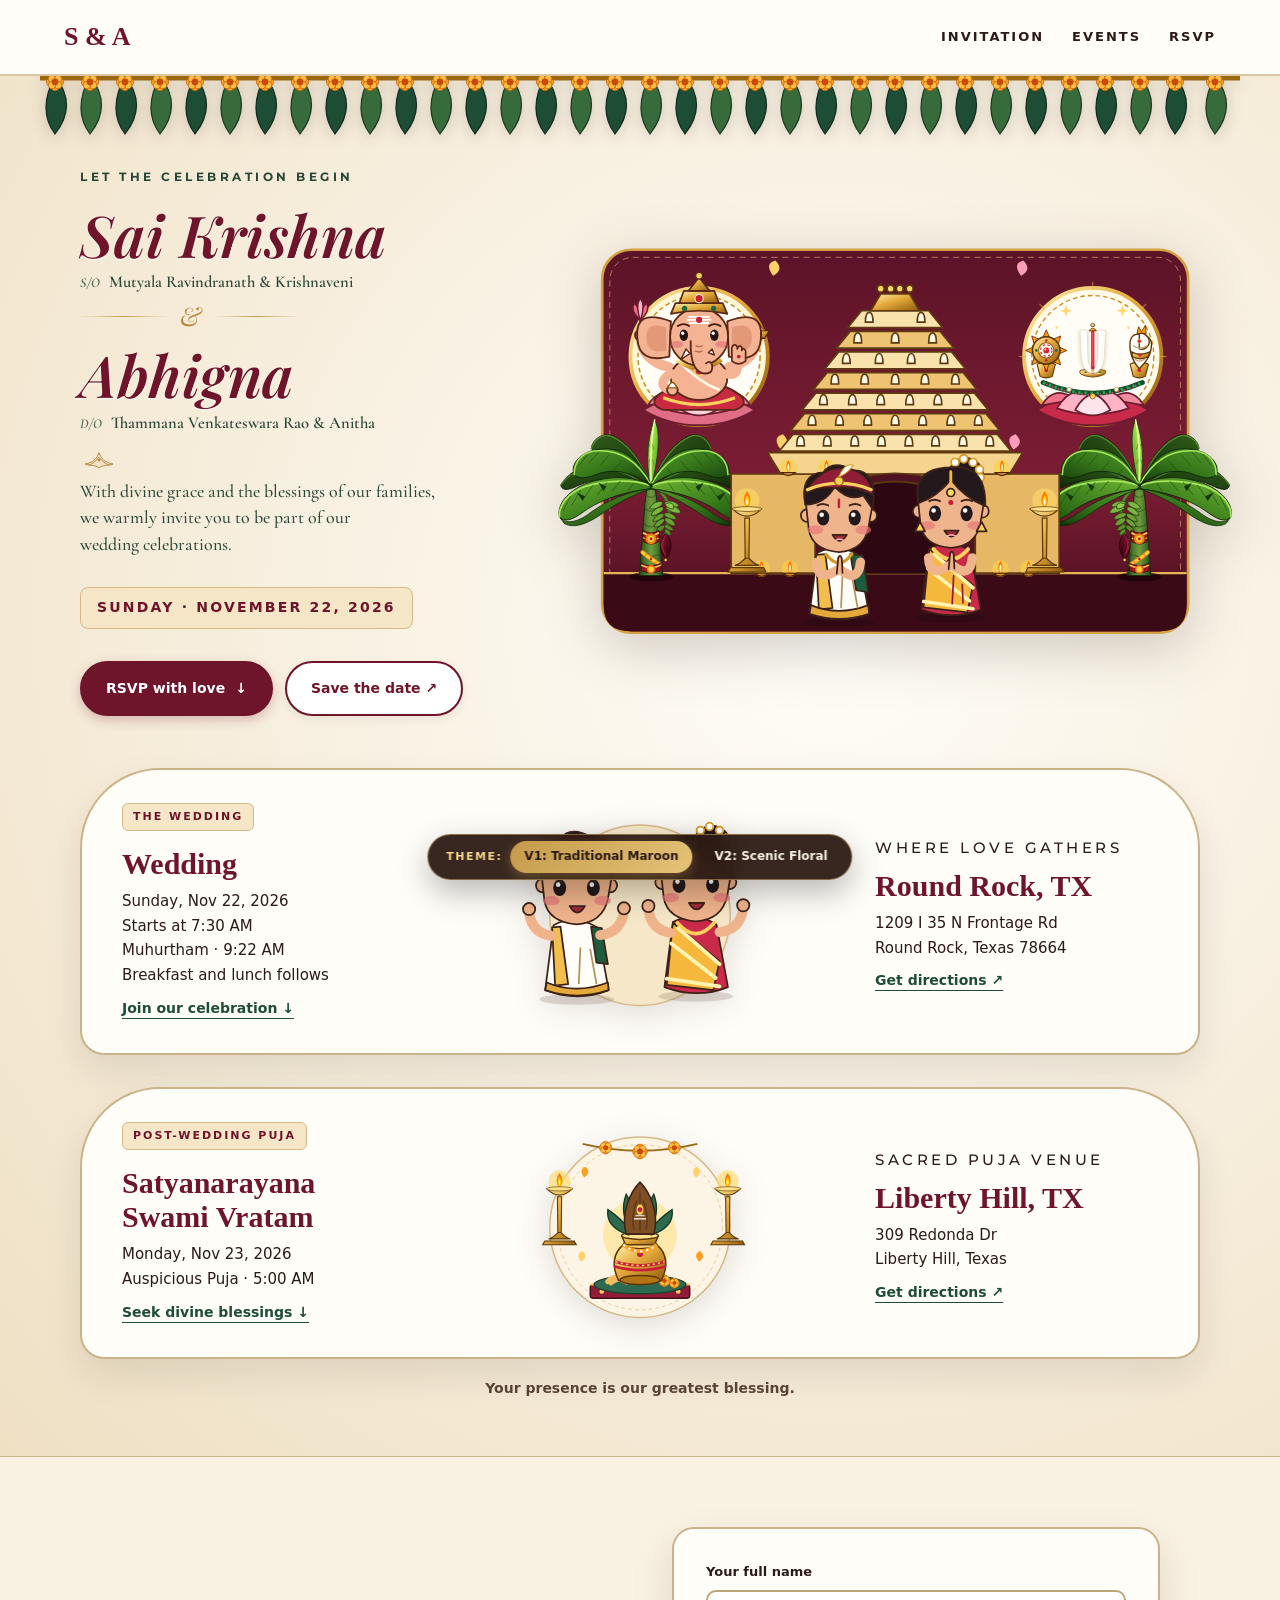
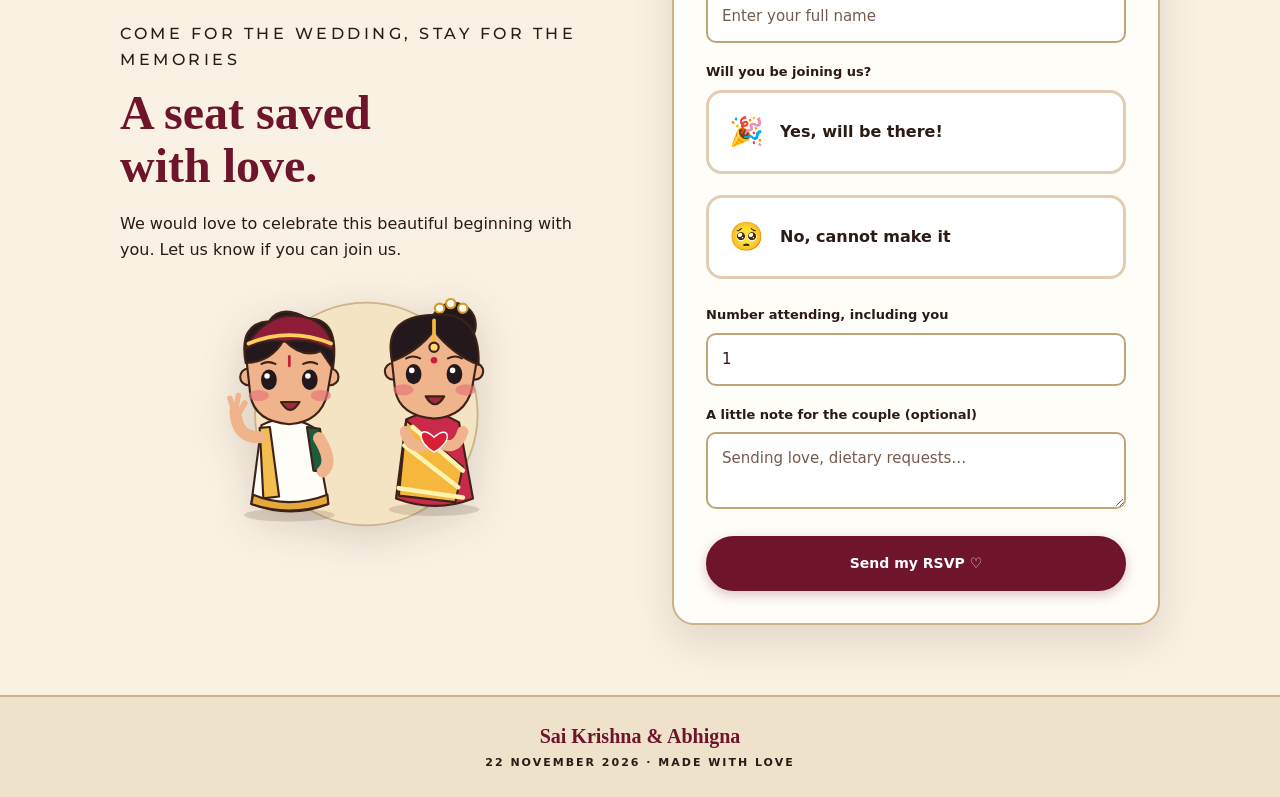
==== v1/index.html @ a084dd07 "Add Version 1 and Version 2 styles with floating theme switcher" ====
<!doctype html>
<html lang="en">
<head>
  <meta charset="utf-8">
  <meta name="viewport" content="width=device-width,initial-scale=1">
  <meta name="robots" content="noindex, nofollow">
  <meta name="theme-color" content="#f9f1e2">
  <title>Sai Krishna & Abhigna · Wedding Celebration</title>
  <link rel="preconnect" href="https://fonts.googleapis.com">
  <link rel="preconnect" href="https://fonts.gstatic.com" crossorigin>
  <link href="https://fonts.googleapis.com/css2?family=Alex+Brush&family=Cormorant+Garamond:ital,wght@0,500;0,600;0,700;1,400;1,600;1,700&family=Montserrat:wght@400;500;600;700&family=Playfair+Display:ital,wght@0,600;0,700;1,500;1,600;1,700&display=swap" rel="stylesheet">
  <link rel="stylesheet" href="style.css?v=20261021-4">
</head>
<body>
  <!-- FLOATING VERSION SWITCHER -->
  <aside class="version-switcher" aria-label="Version preview switcher">
    <span class="lbl">Theme:</span>
    <a href="./" class="version-chip active">V1: Traditional Maroon</a>
    <a href="../v2/" class="version-chip">V2: Scenic Floral</a>
  </aside>

  <div class="scroll-progress" aria-hidden="true"></div>

  <!-- Shared High-Contrast SVG Definitions -->
  <svg width="0" height="0" aria-hidden="true" style="position:absolute">
    <defs>
      <linearGradient id="gold" x1="0" y1="0" x2="1" y2="1">
        <stop offset="0%" stop-color="#fff3b0"/>
        <stop offset="45%" stop-color="#e5a93b"/>
        <stop offset="100%" stop-color="#8f5b0d"/>
      </linearGradient>
      <linearGradient id="mandapBg" x1="0" y1="0" x2="0" y2="1">
        <stop offset="0%" stop-color="#5c1327"/>
        <stop offset="60%" stop-color="#7c1d34"/>
        <stop offset="100%" stop-color="#470d1d"/>
      </linearGradient>
      <!-- Marigold Flower -->
      <g id="flower">
        <g class="toran-flower">
          <g fill="#ff9f1c" stroke="#b55400" stroke-width="1">
            <circle cy="-7" r="7"/><circle cx="7" r="7"/><circle cy="7" r="7"/><circle cx="-7" r="7"/>
            <circle cx="-5" cy="-5" r="6" fill="#ffbf46"/><circle cx="5" cy="-5" r="6" fill="#ffbf46"/>
            <circle cx="5" cy="5" r="6" fill="#ffbf46"/><circle cx="-5" cy="5" r="6" fill="#ffbf46"/>
          </g>
          <circle r="5.5" fill="#c94a09"/>
        </g>
      </g>
      <!-- Standing Brass Lamp (Kuthuvilakku) with Flickering Diya Flame -->
      <g id="lamp">
        <circle class="diya-glow" cx="45" cy="-2" r="26" fill="#ffda66" opacity=".6"/>
        <g class="diya-flame">
          <path d="M45 14Q31-2 45-22Q59-2 45 14Z" fill="#ff7b00"/>
          <path d="M45 11Q36 0 45-13Q54 0 45 11Z" fill="#ffd000"/>
          <path d="M45 8Q41 1 45-6Q49 1 45 8Z" fill="#ffffff"/>
        </g>
        <path d="M15 16Q45 46 75 16ZM40 35H50L49 120H41ZM41 120Q31 132 19 135H71Q59 132 49 120M10 140H80L85 149H5Z" fill="url(#gold)" stroke="#5c3804" stroke-width="2.5"/>
        <ellipse cx="45" cy="16" rx="31" ry="5" fill="#ffe18d" stroke="#5c3804" stroke-width="1.5"/>
      </g>
      <!-- Small Temple Step Diya -->
      <g id="mini-diya">
        <circle class="diya-glow" cx="0" cy="-6" r="11" fill="#ffd147" opacity=".65"/>
        <g class="diya-flame fast">
          <path d="M0 0 C-4 -4 -3 -12 0 -16 C3 -12 4 -4 0 0Z" fill="#ff6d00"/>
          <path d="M0 -1 C-2 -4 -2 -9 0 -12 C2 -9 2 -4 0 -1Z" fill="#fff7b8"/>
        </g>
        <path d="M-9 0 Q0 8 9 0 Z" fill="#d4872a" stroke="#4a2504" stroke-width="1.5"/>
      </g>
      <!-- Realistic South Indian Wedding Banana Tree (Arati Chettu) Gradients -->
      <linearGradient id="bananaTrunkGrad" x1="0%" y1="0%" x2="100%" y2="0%">
        <stop offset="0%" stop-color="#233f14"/>
        <stop offset="20%" stop-color="#426d25"/>
        <stop offset="50%" stop-color="#709d3e"/>
        <stop offset="80%" stop-color="#467328"/>
        <stop offset="100%" stop-color="#1d3310"/>
      </linearGradient>
      <linearGradient id="leafSunlit" x1="0%" y1="0%" x2="100%" y2="100%">
        <stop offset="0%" stop-color="#73b832"/>
        <stop offset="40%" stop-color="#4c9124"/>
        <stop offset="80%" stop-color="#2b6915"/>
        <stop offset="100%" stop-color="#18450c"/>
      </linearGradient>
      <linearGradient id="leafMidtone" x1="0%" y1="0%" x2="80%" y2="100%">
        <stop offset="0%" stop-color="#559929"/>
        <stop offset="50%" stop-color="#37781b"/>
        <stop offset="90%" stop-color="#1e4d0f"/>
        <stop offset="100%" stop-color="#113008"/>
      </linearGradient>
      <linearGradient id="leafUnderside" x1="0%" y1="0%" x2="100%" y2="100%">
        <stop offset="0%" stop-color="#305c1a"/>
        <stop offset="60%" stop-color="#1e4010"/>
        <stop offset="100%" stop-color="#0d2106"/>
      </linearGradient>
      <linearGradient id="leafTender" x1="0%" y1="0%" x2="100%" y2="100%">
        <stop offset="0%" stop-color="#c8f26d"/>
        <stop offset="45%" stop-color="#96d941"/>
        <stop offset="90%" stop-color="#5a9e22"/>
        <stop offset="100%" stop-color="#356912"/>
      </linearGradient>
      <linearGradient id="bananaFlowerGrad" x1="0%" y1="0%" x2="100%" y2="100%">
        <stop offset="0%" stop-color="#941837"/>
        <stop offset="45%" stop-color="#630a20"/>
        <stop offset="85%" stop-color="#3b0312"/>
        <stop offset="100%" stop-color="#210109"/>
      </linearGradient>

      <!-- AUTHENTIC SOUTH INDIAN WEDDING BANANA TREE (ARATI CHETTU) -->
      <g id="realistic-banana-tree">
        <!-- Ground Shadow on Temple Floor -->
        <ellipse cx="0" cy="2" rx="36" ry="8" fill="#120105" opacity="0.6"/>

        <!-- 1. REAR / UNDERSIDE LEAVES (DEPTH) -->
        <!-- Rear Leaf 1: Arching Far Left -->
        <g class="banana-frond-left" style="animation-delay:-1.6s;">
          <path d="M-2 -145 C-18 -155 -38 -175 -70 -182 C-105 -188 -135 -170 -148 -148 C-145 -136 -130 -142 -118 -148 C-92 -160 -65 -158 -38 -148 C-20 -142 -8 -142 0 -142 Z"
                fill="url(#leafUnderside)" stroke="#0a1a05" stroke-width="1.4" stroke-linejoin="round"/>
          <path d="M-2 -145 C-22 -158 -52 -176 -90 -178 C-120 -178 -140 -160 -148 -148"
                fill="none" stroke="#5e9130" stroke-width="2.2" stroke-linecap="round" opacity="0.7"/>
        </g>

        <!-- Rear Leaf 2: Arching Far Right -->
        <g class="banana-frond-right" style="animation-delay:-2.2s;">
          <path d="M2 -145 C18 -155 38 -175 70 -182 C105 -188 135 -170 148 -148 C145 -136 130 -142 118 -148 C92 -160 65 -158 38 -148 C20 -142 8 -142 0 -142 Z"
                fill="url(#leafUnderside)" stroke="#0a1a05" stroke-width="1.4" stroke-linejoin="round"/>
          <path d="M2 -145 C22 -158 52 -176 90 -178 C120 -178 140 -160 148 -148"
                fill="none" stroke="#5e9130" stroke-width="2.2" stroke-linecap="round" opacity="0.7"/>
        </g>

        <!-- Rear Leaf 3: High Arching Left-Center -->
        <g class="banana-frond-left" style="animation-delay:-1.0s;">
          <path d="M-2 -150 C-14 -182 -32 -214 -60 -228 C-78 -236 -96 -224 -98 -208 C-90 -198 -76 -200 -62 -190 C-44 -178 -22 -165 0 -146 Z"
                fill="url(#leafUnderside)" stroke="#0a1a05" stroke-width="1.3" stroke-linejoin="round"/>
          <path d="M-2 -150 C-16 -185 -36 -216 -65 -228 C-82 -234 -94 -220 -98 -208"
                fill="none" stroke="#6fa638" stroke-width="2" stroke-linecap="round" opacity="0.7"/>
        </g>

        <!-- Rear Leaf 4: High Arching Right-Center -->
        <g class="banana-frond-right" style="animation-delay:-1.4s;">
          <path d="M2 -150 C14 -182 32 -214 60 -228 C78 -236 96 -224 98 -208 C90 -198 76 -200 62 -190 C44 -178 22 -165 0 -146 Z"
                fill="url(#leafUnderside)" stroke="#0a1a05" stroke-width="1.3" stroke-linejoin="round"/>
          <path d="M2 -150 C16 -185 36 -216 65 -228 C82 -234 94 -220 98 -208"
                fill="none" stroke="#6fa638" stroke-width="2" stroke-linecap="round" opacity="0.7"/>
        </g>

        <!-- 2. NATURAL BANANA PSEUDOSTEM (TRUNK) -->
        <g stroke="#172e0d" stroke-width="1.6" stroke-linejoin="round">
          <path d="M-19 0 C-17 -32 -13 -78 -10 -118 C-8 -138 -5 -152 -2 -158 L2 -158 C5 -152 8 -138 10 -118 C13 -78 17 -32 19 0 Z"
                fill="url(#bananaTrunkGrad)"/>
        </g>

        <!-- Realistic Leaf Sheaths (Overlapping Fibrous Layers) -->
        <g fill="none" stroke="#264715" stroke-width="1.6" opacity="0.75">
          <path d="M-18 -15 Q0 -7 18 -15"/>
          <path d="M-16 -36 Q0 -26 16 -36"/>
          <path d="M-14 -60 Q0 -48 14 -60"/>
          <path d="M-12 -85 Q0 -74 12 -85"/>
          <path d="M-10 -110 Q0 -100 10 -110"/>
          <path d="M-8 -132 Q0 -124 8 -132"/>
          <path d="M-5 -150 Q0 -144 5 -150"/>
        </g>
        <!-- Longitudinal Plant Fibers -->
        <g stroke="#649436" stroke-width="0.8" opacity="0.35" fill="none">
          <path d="M-10 0 C-8 -42 -5 -95 -2 -156"/>
          <path d="M-3 0 C-2 -42 0 -95 1 -156"/>
          <path d="M4 0 C3 -42 2 -95 1 -156"/>
          <path d="M11 0 C9 -42 6 -95 2 -156"/>
        </g>

        <!-- 3. HANGING BANANA FLOWER & FRUIT BUNCH (ARATI GELA & ARATI DOORA) -->
        <g id="botanical-gela" transform="translate(8 -148)">
          <!-- Heavy arching fruiting stalk -->
          <path d="M-6 -4 C6 10 22 22 22 42 C22 58 16 72 16 90"
                fill="none" stroke="#416e20" stroke-width="5.5" stroke-linecap="round"/>
          <path d="M-6 -4 C6 10 22 22 22 42 C22 58 16 72 16 90"
                fill="none" stroke="#70aa35" stroke-width="2" stroke-linecap="round" opacity="0.6"/>

          <!-- Realistic Combs of Green Baby Bananas -->
          <!-- Comb 1 (Top) -->
          <g stroke="#1c380d" stroke-width="1.2" fill="#7cb53f" stroke-linejoin="round">
            <path d="M15 28 C21 24 33 26 38 34 C33 38 23 35 14 31 Z"/>
            <path d="M18 35 C25 32 37 35 41 45 C34 48 24 44 16 38 Z"/>
            <path d="M11 28 C5 25 -6 28 -10 38 C-6 41 4 38 10 32 Z"/>
            <path d="M12 36 C5 34 -4 40 -8 49 C-3 51 6 47 12 40 Z"/>
            <path d="M18 30 C25 27 30 31 29 38 C25 40 18 37 15 32 Z" fill="#90cb4d"/>
          </g>
          <!-- Comb 2 (Middle) -->
          <g stroke="#1c380d" stroke-width="1.2" fill="#6da134" stroke-linejoin="round">
            <path d="M14 46 C20 43 30 47 34 55 C28 58 19 54 13 49 Z"/>
            <path d="M15 54 C21 52 30 57 32 66 C26 68 19 63 14 57 Z"/>
            <path d="M13 47 C7 45 -2 51 -5 59 C0 61 9 56 13 50 Z"/>
            <path d="M14 55 C8 54 0 60 -3 68 C3 70 10 65 14 58 Z"/>
          </g>
          <!-- Comb 3 (Lower) -->
          <g stroke="#1c380d" stroke-width="1.2" fill="#5e8c2c" stroke-linejoin="round">
            <path d="M14 65 C19 63 26 67 29 74 C24 76 18 72 13 68 Z"/>
            <path d="M14 66 C9 64 2 69 0 77 C6 78 12 74 14 69 Z"/>
            <path d="M15 72 C19 71 24 75 25 82 C21 83 16 79 14 75 Z"/>
          </g>

          <!-- Auspicious Maroon Banana Blossom (Arati Doora / Puvvu) -->
          <g stroke="#240209" stroke-width="1.4" stroke-linejoin="round">
            <path d="M16 80 C6 88 3 104 16 122 C29 104 26 88 16 80 Z" fill="url(#bananaFlowerGrad)"/>
            <path d="M16 82 C10 91 9 102 16 117" fill="none" stroke="#ab2443" stroke-width="1.6" opacity="0.8"/>
            <path d="M10 88 C6 96 10 107 16 113" fill="none" stroke="#e04a6c" stroke-width="0.9" opacity="0.6"/>
            <circle cx="16" cy="122.5" r="2.2" fill="#ffd15c" stroke="#7a5207" stroke-width="0.6"/>
          </g>
        </g>

        <!-- 4. FOREGROUND MAJESTIC ORGANIC BANANA FRONDS -->
        <!-- Leaf 1: Left Cascading Primary Leaf -->
        <g class="banana-frond-left">
          <path d="M-3 -148 C-25 -162 -65 -166 -108 -150 C-136 -138 -155 -116 -150 -96 C-142 -86 -128 -92 -114 -102 C-95 -116 -62 -135 0 -142 Z"
                fill="url(#leafSunlit)" stroke="#0e2607" stroke-width="1.5" stroke-linejoin="round"/>
          <path d="M-150 -96 C-140 -82 -118 -88 -98 -104 C-72 -122 -40 -138 0 -142 C-20 -136 -50 -122 -75 -105 C-98 -88 -124 -75 -142 -85 Z"
                fill="url(#leafMidtone)" stroke="#0e2607" stroke-width="1.2"/>
          <path d="M-3 -148 C-30 -158 -70 -156 -108 -146 C-135 -136 -152 -115 -150 -96"
                fill="none" stroke="#a5e65a" stroke-width="2.8" stroke-linecap="round"/>
          <path d="M-28 -152 L-38 -138 M-50 -155 L-64 -138 M-72 -153 L-88 -132 M-95 -148 L-112 -124 M-115 -140 L-130 -115 M-132 -130 L-144 -106"
                stroke="#1d4d0f" stroke-width="1.3" fill="none" opacity="0.8"/>
          <path d="M-78 -138 L-86 -152 L-73 -146 Z" fill="#16380c" stroke="none"/>
          <path d="M-112 -122 L-122 -136 L-108 -130 Z" fill="#16380c" stroke="none"/>
        </g>

        <!-- Leaf 2: Right Cascading Primary Leaf -->
        <g class="banana-frond-right">
          <path d="M3 -148 C25 -162 65 -166 108 -150 C136 -138 155 -116 150 -96 C142 -86 128 -92 114 -102 C95 -116 62 -135 0 -142 Z"
                fill="url(#leafSunlit)" stroke="#0e2607" stroke-width="1.5" stroke-linejoin="round"/>
          <path d="M150 -96 C140 -82 118 -88 98 -104 C72 -122 40 -138 0 -142 C20 -136 50 -122 75 -105 C98 -88 124 -75 142 -85 Z"
                fill="url(#leafMidtone)" stroke="#0e2607" stroke-width="1.2"/>
          <path d="M3 -148 C30 -158 70 -156 108 -146 C135 -136 152 -115 150 -96"
                fill="none" stroke="#a5e65a" stroke-width="2.8" stroke-linecap="round"/>
          <path d="M28 -152 L38 -138 M50 -155 L64 -138 M72 -153 L88 -132 M95 -148 L112 -124 M115 -140 L130 -115 M132 -130 L144 -106"
                stroke="#1d4d0f" stroke-width="1.3" fill="none" opacity="0.8"/>
          <path d="M78 -138 L86 -152 L73 -146 Z" fill="#16380c" stroke="none"/>
          <path d="M112 -122 L122 -136 L108 -130 Z" fill="#16380c" stroke="none"/>
        </g>

        <!-- Leaf 3: Left Arching Upper Canopy Leaf -->
        <g class="banana-frond-left" style="animation-delay:-0.7s;">
          <path d="M-2 -152 C-20 -195 -55 -215 -95 -205 C-120 -198 -132 -180 -126 -165 C-114 -155 -100 -162 -82 -168 C-52 -176 -22 -165 0 -146 Z"
                fill="url(#leafMidtone)" stroke="#0e2607" stroke-width="1.5" stroke-linejoin="round"/>
          <path d="M-2 -152 C-24 -190 -55 -208 -94 -204 C-115 -200 -126 -185 -126 -165"
                fill="none" stroke="#a5e65a" stroke-width="2.5" stroke-linecap="round"/>
          <path d="M-26 -176 L-38 -162 M-48 -188 L-62 -172 M-68 -198 L-84 -180 M-86 -202 L-102 -184 M-104 -198 L-118 -180"
                stroke="#1a470d" stroke-width="1.3" fill="none" opacity="0.75"/>
        </g>

        <!-- Leaf 4: Right Arching Upper Canopy Leaf -->
        <g class="banana-frond-right" style="animation-delay:-1.1s;">
          <path d="M2 -152 C20 -195 55 -215 95 -205 C120 -198 132 -180 126 -165 C114 -155 100 -162 82 -168 C52 -176 22 -165 0 -146 Z"
                fill="url(#leafMidtone)" stroke="#0e2607" stroke-width="1.5" stroke-linejoin="round"/>
          <path d="M2 -152 C24 -190 55 -208 94 -204 C115 -200 126 -185 126 -165"
                fill="none" stroke="#a5e65a" stroke-width="2.5" stroke-linecap="round"/>
          <path d="M26 -176 L38 -162 M48 -188 L62 -172 M68 -198 L84 -180 M86 -202 L102 -184 M104 -198 L118 -180"
                stroke="#1a470d" stroke-width="1.3" fill="none" opacity="0.75"/>
        </g>

        <!-- Leaf 5: Upright Tender Shoot (Podi Aaku / Unfurling Spear) -->
        <g class="banana-frond-top">
          <path d="M-3 -155 C-8 -195 -4 -235 6 -255 C16 -235 12 -195 3 -155 Z"
                fill="url(#leafTender)" stroke="#183d0d" stroke-width="1.5" stroke-linejoin="round"/>
          <path d="M0 -155 C-1 -190 1 -230 6 -255"
                fill="none" stroke="#f0ffb8" stroke-width="2.4" stroke-linecap="round"/>
          <path d="M-2 -190 L-5 -182 M-2 -215 L-5 -206 M2 -190 L5 -182 M2 -215 L5 -206"
                stroke="#4d8c20" stroke-width="1.1" fill="none"/>
        </g>

        <!-- 5. AUSPICIOUS TELUGU WEDDING ALANKARAM -->
        <!-- Upper Ceremonial Tie: Deep Crimson Silk Ribbon & Golden Zari -->
        <g transform="translate(0 -68)">
          <path d="M-13 -6 Q0 3 13 -6 L13 12 Q0 21 -13 12 Z" fill="#9e131e" stroke="#420308" stroke-width="1.3"/>
          <path d="M-13 -2 Q0 7 13 -2" stroke="#ffd15c" stroke-width="3" fill="none"/>
          <path d="M-13 6 Q0 15 13 6" stroke="#ffd15c" stroke-width="1.8" fill="none" stroke-dasharray="3 3"/>
          <!-- Fresh Orange & Yellow Marigold Rosette (Banti Puvvu) -->
          <g transform="translate(0 8)">
            <circle cx="0" cy="0" r="9" fill="#f58220" stroke="#9e4504" stroke-width="1.1"/>
            <circle cx="0" cy="0" r="6" fill="#ffd13b" stroke="#b87004" stroke-width="0.8"/>
            <circle cx="0" cy="0" r="2.5" fill="#c91e38"/>
          </g>
        </g>

        <!-- Diagonal Marigold Garland winding around trunk -->
        <g stroke-linecap="round">
          <path d="M-14 -38 C-6 -30 6 -24 14 -18" stroke="#f58220" stroke-width="7" fill="none"/>
          <path d="M-14 -38 C-6 -30 6 -24 14 -18" stroke="#ffd13b" stroke-width="4.5" fill="none" stroke-dasharray="4 6"/>
          <circle cx="0" cy="-27" r="2" fill="#c91e38"/>
        </g>

        <!-- Lower Ceremonial Tie near Base -->
        <g transform="translate(0 -16)">
          <path d="M-16 -4 Q0 4 16 -4 L16 8 Q0 16 -16 8 Z" fill="#9e131e" stroke="#420308" stroke-width="1.3"/>
          <path d="M-16 -1 Q0 7 16 -1" stroke="#ffd15c" stroke-width="2.5" fill="none"/>
          <g transform="translate(0 6)">
            <circle cx="0" cy="0" r="7" fill="#f58220" stroke="#9e4504" stroke-width="0.9"/>
            <circle cx="0" cy="0" r="4.2" fill="#ffd13b"/>
          </g>
        </g>
      </g>
      <!-- Backward-compatible alias -->
      <g id="banana">
        <use href="#realistic-banana-tree"/>
      </g>
    </defs>
  </svg>

  <header>
    <a class="brand" id="brand-link" href="#invitation" data-scroll="#invitation" aria-label="Return to celebration">S &amp; A</a>
    <nav aria-label="Main navigation">
      <a href="#invitation" data-scroll="#invitation">Invitation</a>
      <a href="#events" data-scroll="#events">Events</a>
      <a href="#rsvp" data-scroll="#rsvp">RSVP</a>
    </nav>
  </header>

  <main>
    <section id="invitation" class="hero">
      <!-- Animated Mango Leaf & Marigold Toran -->
      <svg xmlns="http://www.w3.org/2000/svg" viewBox="0 0 1200 68" class="toran" role="img" aria-label="Swaying mango leaves and marigold toran">
        <g id="toran-strip">
          <path d="M0 2 H1200" stroke="#9a6812" stroke-width="5"/>
          <g transform="translate(15,0)"><path class="toran-leaf" d="M0 0q-18 34 0 58q23-29 0-58Z" fill="#1e4d36" stroke="#0f291c" stroke-width="1.2"/><use href="#flower" transform="translate(0 6) scale(.62)"/></g>
          <g transform="translate(50,0)"><path class="toran-leaf alt" d="M0 0q-18 34 0 58q23-29 0-58Z" fill="#386b3b" stroke="#1b381d" stroke-width="1.2"/><use href="#flower" transform="translate(0 6) scale(.62)"/></g>
          <g transform="translate(85,0)"><path class="toran-leaf" d="M0 0q-18 34 0 58q23-29 0-58Z" fill="#1e4d36" stroke="#0f291c" stroke-width="1.2"/><use href="#flower" transform="translate(0 6) scale(.62)"/></g>
          <g transform="translate(120,0)"><path class="toran-leaf alt" d="M0 0q-18 34 0 58q23-29 0-58Z" fill="#386b3b" stroke="#1b381d" stroke-width="1.2"/><use href="#flower" transform="translate(0 6) scale(.62)"/></g>
          <g transform="translate(155,0)"><path class="toran-leaf" d="M0 0q-18 34 0 58q23-29 0-58Z" fill="#1e4d36" stroke="#0f291c" stroke-width="1.2"/><use href="#flower" transform="translate(0 6) scale(.62)"/></g>
          <g transform="translate(190,0)"><path class="toran-leaf alt" d="M0 0q-18 34 0 58q23-29 0-58Z" fill="#386b3b" stroke="#1b381d" stroke-width="1.2"/><use href="#flower" transform="translate(0 6) scale(.62)"/></g>
          <g transform="translate(225,0)"><path class="toran-leaf" d="M0 0q-18 34 0 58q23-29 0-58Z" fill="#1e4d36" stroke="#0f291c" stroke-width="1.2"/><use href="#flower" transform="translate(0 6) scale(.62)"/></g>
          <g transform="translate(260,0)"><path class="toran-leaf alt" d="M0 0q-18 34 0 58q23-29 0-58Z" fill="#386b3b" stroke="#1b381d" stroke-width="1.2"/><use href="#flower" transform="translate(0 6) scale(.62)"/></g>
          <g transform="translate(295,0)"><path class="toran-leaf" d="M0 0q-18 34 0 58q23-29 0-58Z" fill="#1e4d36" stroke="#0f291c" stroke-width="1.2"/><use href="#flower" transform="translate(0 6) scale(.62)"/></g>
          <g transform="translate(330,0)"><path class="toran-leaf alt" d="M0 0q-18 34 0 58q23-29 0-58Z" fill="#386b3b" stroke="#1b381d" stroke-width="1.2"/><use href="#flower" transform="translate(0 6) scale(.62)"/></g>
          <g transform="translate(365,0)"><path class="toran-leaf" d="M0 0q-18 34 0 58q23-29 0-58Z" fill="#1e4d36" stroke="#0f291c" stroke-width="1.2"/><use href="#flower" transform="translate(0 6) scale(.62)"/></g>
          <g transform="translate(400,0)"><path class="toran-leaf alt" d="M0 0q-18 34 0 58q23-29 0-58Z" fill="#386b3b" stroke="#1b381d" stroke-width="1.2"/><use href="#flower" transform="translate(0 6) scale(.62)"/></g>
          <g transform="translate(435,0)"><path class="toran-leaf" d="M0 0q-18 34 0 58q23-29 0-58Z" fill="#1e4d36" stroke="#0f291c" stroke-width="1.2"/><use href="#flower" transform="translate(0 6) scale(.62)"/></g>
          <g transform="translate(470,0)"><path class="toran-leaf alt" d="M0 0q-18 34 0 58q23-29 0-58Z" fill="#386b3b" stroke="#1b381d" stroke-width="1.2"/><use href="#flower" transform="translate(0 6) scale(.62)"/></g>
          <g transform="translate(505,0)"><path class="toran-leaf" d="M0 0q-18 34 0 58q23-29 0-58Z" fill="#1e4d36" stroke="#0f291c" stroke-width="1.2"/><use href="#flower" transform="translate(0 6) scale(.62)"/></g>
          <g transform="translate(540,0)"><path class="toran-leaf alt" d="M0 0q-18 34 0 58q23-29 0-58Z" fill="#386b3b" stroke="#1b381d" stroke-width="1.2"/><use href="#flower" transform="translate(0 6) scale(.62)"/></g>
          <g transform="translate(575,0)"><path class="toran-leaf" d="M0 0q-18 34 0 58q23-29 0-58Z" fill="#1e4d36" stroke="#0f291c" stroke-width="1.2"/><use href="#flower" transform="translate(0 6) scale(.62)"/></g>
          <g transform="translate(610,0)"><path class="toran-leaf alt" d="M0 0q-18 34 0 58q23-29 0-58Z" fill="#386b3b" stroke="#1b381d" stroke-width="1.2"/><use href="#flower" transform="translate(0 6) scale(.62)"/></g>
          <g transform="translate(645,0)"><path class="toran-leaf" d="M0 0q-18 34 0 58q23-29 0-58Z" fill="#1e4d36" stroke="#0f291c" stroke-width="1.2"/><use href="#flower" transform="translate(0 6) scale(.62)"/></g>
          <g transform="translate(680,0)"><path class="toran-leaf alt" d="M0 0q-18 34 0 58q23-29 0-58Z" fill="#386b3b" stroke="#1b381d" stroke-width="1.2"/><use href="#flower" transform="translate(0 6) scale(.62)"/></g>
          <g transform="translate(715,0)"><path class="toran-leaf" d="M0 0q-18 34 0 58q23-29 0-58Z" fill="#1e4d36" stroke="#0f291c" stroke-width="1.2"/><use href="#flower" transform="translate(0 6) scale(.62)"/></g>
          <g transform="translate(750,0)"><path class="toran-leaf alt" d="M0 0q-18 34 0 58q23-29 0-58Z" fill="#386b3b" stroke="#1b381d" stroke-width="1.2"/><use href="#flower" transform="translate(0 6) scale(.62)"/></g>
          <g transform="translate(785,0)"><path class="toran-leaf" d="M0 0q-18 34 0 58q23-29 0-58Z" fill="#1e4d36" stroke="#0f291c" stroke-width="1.2"/><use href="#flower" transform="translate(0 6) scale(.62)"/></g>
          <g transform="translate(820,0)"><path class="toran-leaf alt" d="M0 0q-18 34 0 58q23-29 0-58Z" fill="#386b3b" stroke="#1b381d" stroke-width="1.2"/><use href="#flower" transform="translate(0 6) scale(.62)"/></g>
          <g transform="translate(855,0)"><path class="toran-leaf" d="M0 0q-18 34 0 58q23-29 0-58Z" fill="#1e4d36" stroke="#0f291c" stroke-width="1.2"/><use href="#flower" transform="translate(0 6) scale(.62)"/></g>
          <g transform="translate(890,0)"><path class="toran-leaf alt" d="M0 0q-18 34 0 58q23-29 0-58Z" fill="#386b3b" stroke="#1b381d" stroke-width="1.2"/><use href="#flower" transform="translate(0 6) scale(.62)"/></g>
          <g transform="translate(925,0)"><path class="toran-leaf" d="M0 0q-18 34 0 58q23-29 0-58Z" fill="#1e4d36" stroke="#0f291c" stroke-width="1.2"/><use href="#flower" transform="translate(0 6) scale(.62)"/></g>
          <g transform="translate(960,0)"><path class="toran-leaf alt" d="M0 0q-18 34 0 58q23-29 0-58Z" fill="#386b3b" stroke="#1b381d" stroke-width="1.2"/><use href="#flower" transform="translate(0 6) scale(.62)"/></g>
          <g transform="translate(995,0)"><path class="toran-leaf" d="M0 0q-18 34 0 58q23-29 0-58Z" fill="#1e4d36" stroke="#0f291c" stroke-width="1.2"/><use href="#flower" transform="translate(0 6) scale(.62)"/></g>
          <g transform="translate(1030,0)"><path class="toran-leaf alt" d="M0 0q-18 34 0 58q23-29 0-58Z" fill="#386b3b" stroke="#1b381d" stroke-width="1.2"/><use href="#flower" transform="translate(0 6) scale(.62)"/></g>
          <g transform="translate(1065,0)"><path class="toran-leaf" d="M0 0q-18 34 0 58q23-29 0-58Z" fill="#1e4d36" stroke="#0f291c" stroke-width="1.2"/><use href="#flower" transform="translate(0 6) scale(.62)"/></g>
          <g transform="translate(1100,0)"><path class="toran-leaf alt" d="M0 0q-18 34 0 58q23-29 0-58Z" fill="#386b3b" stroke="#1b381d" stroke-width="1.2"/><use href="#flower" transform="translate(0 6) scale(.62)"/></g>
          <g transform="translate(1135,0)"><path class="toran-leaf" d="M0 0q-18 34 0 58q23-29 0-58Z" fill="#1e4d36" stroke="#0f291c" stroke-width="1.2"/><use href="#flower" transform="translate(0 6) scale(.62)"/></g>
          <g transform="translate(1175,0)"><path class="toran-leaf alt" d="M0 0q-18 34 0 58q23-29 0-58Z" fill="#386b3b" stroke="#1b381d" stroke-width="1.2"/><use href="#flower" transform="translate(0 6) scale(.62)"/></g>
        </g>
      </svg>

      <div class="wrap">
        <div class="opening">
          <div>
            <p class="eyebrow" id="hero-eyebrow">LET THE CELEBRATION BEGIN</p>

            <div class="hero-couple-block">
              <!-- Groom -->
              <div class="hero-person groom">
                <h1 class="hero-name" id="hero-groom-name" style="font-family: 'Playfair Display', 'Cormorant Garamond', Georgia, serif; font-style: italic; color: var(--wine);">Sai Krishna</h1>
                <p class="hero-lineage"><span class="lineage-prefix" id="hero-groom-prefix">S/O</span> <span class="lineage-names" id="hero-groom-parents">Mutyala Ravindranath &amp; Krishnaveni</span></p>
              </div>

              <!-- Golden Ampersand Divider -->
              <div class="hero-amp-divider" aria-hidden="true">
                <span class="amp-line"></span>
                <span class="amp-symbol">&amp;</span>
                <span class="amp-line"></span>
              </div>

              <!-- Bride -->
              <div class="hero-person bride">
                <h1 class="hero-name" id="hero-bride-name" style="font-family: 'Playfair Display', 'Cormorant Garamond', Georgia, serif; font-style: italic; color: var(--wine);">Abhigna</h1>
                <p class="hero-lineage"><span class="lineage-prefix" id="hero-bride-prefix">D/O</span> <span class="lineage-names" id="hero-bride-parents">Thammana Venkateswara Rao &amp; Anitha</span></p>
              </div>
            </div>

            <!-- Auspicious Lotus Crest -->
            <div class="hero-lotus-motif" aria-hidden="true">
              <svg viewBox="0 0 54 30" width="38" height="20" fill="none" stroke="#b88a44" stroke-width="1.5">
                <path d="M27 4 C24 13 18 19 6 21 C14 24 22 22 27 27 C32 22 40 24 48 21 C36 19 30 13 27 4 Z" fill="rgba(216, 170, 78, 0.1)"/>
                <path d="M27 11 C22 17 17 21 11 23 M27 11 C32 17 37 21 43 23"/>
                <circle cx="27" cy="15" r="1.6" fill="#b88a44"/>
              </svg>
            </div>

            <p class="lede" id="hero-lede-1">With divine grace and the blessings of our families,<br>we warmly invite you to be part of our<br>wedding celebrations.</p>
            <p class="date" id="hero-date">SUNDAY · NOVEMBER 22, 2026</p>
            <div class="actions">
              <a class="button" href="#rsvp" data-scroll="#rsvp">RSVP with love <span aria-hidden="true">↓</span></a>
              <a class="button secondary" id="gcal-link" href="https://calendar.google.com/calendar/render?action=TEMPLATE&amp;text=Sai+Krishna+%26+Abhigna+Wedding&amp;dates=20261122T133000Z/20261122T203000Z&amp;details=Join+us+to+celebrate+the+wedding+of+Sai+Krishna+and+Abhigna.&amp;location=1209+I+35+N+Frontage+Rd,+Round+Rock,+TX+78664" target="_blank" rel="noopener noreferrer">Save the date ↗</a>
            </div>

            <h1 id="hero-couple-heading" hidden>Sai Krishna<span>&amp;</span>Abhigna</h1>
            <p class="lede" id="hero-lede-2" hidden></p>
          </div>

          <!-- HERO ART: Rich Maroon Mandap Backdrop + Lord Ganesha (Left) + Lord Venkateswara (Right) + Groom & Bride (Center) -->
          <div class="art">
            <svg xmlns="http://www.w3.org/2000/svg" viewBox="0 0 800 540" class="scene" role="img" aria-label="Lord Ganesha on the left and Lord Venkateswara on the right blessing Groom Sai Krishna and Bride Abhigna in namaste before a glowing South Indian temple">
              <!-- High-Contrast Royal Maroon Mandap Backdrop -->
              <rect x="16" y="18" width="768" height="502" rx="38" fill="url(#mandapBg)" stroke="#d4a243" stroke-width="3.5"/>
              <rect x="26" y="28" width="748" height="482" rx="30" fill="none" stroke="#f6d88c" stroke-width="1.2" stroke-opacity=".55" stroke-dasharray="8 6"/>
              <!-- Warm Temple Floor Base -->
              <path d="M18 442 H782 V485 Q782 518 748 518 H52 Q18 518 18 485 Z" fill="#3a0b17"/>
              <path d="M18 442 H782" stroke="#e5b554" stroke-width="3"/>

              <!-- Swaying Realistic South Indian Wedding Banana Trees (Arati Chettu) -->
              <g transform="translate(80 445) scale(.80)">
                <use href="#realistic-banana-tree"/>
              </g>
              <g transform="translate(720 445) scale(-.80 .80)">
                <use href="#realistic-banana-tree"/>
              </g>

              <!-- Floating Flower Petals -->
              <path class="spark" d="M240 52q-12-16 3-20q12 12-3 20Z" fill="#ffd166"/>
              <path class="spark" style="animation-delay:-1.4s" d="M565 52q-12-16 3-20q12 12-3 20Z" fill="#ff9ebb"/>
              <path class="spark" style="animation-delay:-0.7s" d="M250 280q-12-16 3-20q12 12-3 20Z" fill="#ffd166"/>
              <path class="spark" style="animation-delay:-2.1s" d="M555 280q-12-16 3-20q12 12-3 20Z" fill="#ff9ebb"/>

              <!-- South Indian Gopuram Temple -->
              <g fill="#f0c879" stroke="#5e3a10" stroke-width="2.2">
                <path d="M185 312H615V442H185Z" fill="#e6b865"/>
                <path d="M233 284H567L550 312H250Z" fill="#f5d48e"/>
                <path d="M356 98h88l18 22H338Z" fill="#fae2ad"/>
                <path d="M361 113q0-13 5-13q5 0 5 13Z" fill="#fff9e6"/>
                <path d="M429 113q0-13 5-13q5 0 5 13Z" fill="#fff9e6"/>
                <path d="M341 125h118l18 22H323Z" fill="#eec371"/>
                <path d="M346 140q0-13 5-13q5 0 5 13Z" fill="#fff9e6"/>
                <path d="M395 140q0-13 5-13q5 0 5 13Z" fill="#fff9e6"/>
                <path d="M444 140q0-13 5-13q5 0 5 13Z" fill="#fff9e6"/>
                <path d="M326 152h148l18 22H308Z" fill="#fae2ad"/>
                <path d="M331 167q0-13 5-13q5 0 5 13Z" fill="#fff9e6"/>
                <path d="M374 167q0-13 5-13q5 0 5 13Z" fill="#fff9e6"/>
                <path d="M416 167q0-13 5-13q5 0 5 13Z" fill="#fff9e6"/>
                <path d="M459 167q0-13 5-13q5 0 5 13Z" fill="#fff9e6"/>
                <path d="M311 179h178l18 22H293Z" fill="#eec371"/>
                <path d="M316 194q0-13 5-13q5 0 5 13Z" fill="#fff9e6"/>
                <path d="M355 194q0-13 5-13q5 0 5 13Z" fill="#fff9e6"/>
                <path d="M395 194q0-13 5-13q5 0 5 13Z" fill="#fff9e6"/>
                <path d="M434 194q0-13 5-13q5 0 5 13Z" fill="#fff9e6"/>
                <path d="M474 194q0-13 5-13q5 0 5 13Z" fill="#fff9e6"/>
                <path d="M296 206h208l18 22H278Z" fill="#fae2ad"/>
                <path d="M301 221q0-13 5-13q5 0 5 13Z" fill="#fff9e6"/>
                <path d="M339 221q0-13 5-13q5 0 5 13Z" fill="#fff9e6"/>
                <path d="M376 221q0-13 5-13q5 0 5 13Z" fill="#fff9e6"/>
                <path d="M414 221q0-13 5-13q5 0 5 13Z" fill="#fff9e6"/>
                <path d="M451 221q0-13 5-13q5 0 5 13Z" fill="#fff9e6"/>
                <path d="M489 221q0-13 5-13q5 0 5 13Z" fill="#fff9e6"/>
                <path d="M281 233h238l18 22H263Z" fill="#eec371"/>
                <path d="M286 248q0-13 5-13q5 0 5 13Z" fill="#fff9e6"/>
                <path d="M322 248q0-13 5-13q5 0 5 13Z" fill="#fff9e6"/>
                <path d="M359 248q0-13 5-13q5 0 5 13Z" fill="#fff9e6"/>
                <path d="M395 248q0-13 5-13q5 0 5 13Z" fill="#fff9e6"/>
                <path d="M431 248q0-13 5-13q5 0 5 13Z" fill="#fff9e6"/>
                <path d="M468 248q0-13 5-13q5 0 5 13Z" fill="#fff9e6"/>
                <path d="M504 248q0-13 5-13q5 0 5 13Z" fill="#fff9e6"/>
                <path d="M266 260h268l18 22H248Z" fill="#fae2ad"/>
                <path d="M271 275q0-13 5-13q5 0 5 13Z" fill="#fff9e6"/>
                <path d="M306 275q0-13 5-13q5 0 5 13Z" fill="#fff9e6"/>
                <path d="M342 275q0-13 5-13q5 0 5 13Z" fill="#fff9e6"/>
                <path d="M377 275q0-13 5-13q5 0 5 13Z" fill="#fff9e6"/>
                <path d="M413 275q0-13 5-13q5 0 5 13Z" fill="#fff9e6"/>
                <path d="M448 275q0-13 5-13q5 0 5 13Z" fill="#fff9e6"/>
                <path d="M484 275q0-13 5-13q5 0 5 13Z" fill="#fff9e6"/>
                <path d="M519 275q0-13 5-13q5 0 5 13Z" fill="#fff9e6"/>
                <path d="M368 98L381 76H419L432 98Z" fill="url(#gold)"/>
                <circle cx="381" cy="69" r="4.5" fill="#ffd966"/><circle cx="394" cy="69" r="4.5" fill="#ffd966"/><circle cx="406" cy="69" r="4.5" fill="#ffd966"/><circle cx="419" cy="69" r="4.5" fill="#ffd966"/>
                <path d="M295 442V344Q400 278 505 344V442" fill="#4f1222"/>
                <path d="M312 442V350Q400 294 488 350V442" fill="#2d0711"/>
              </g>

              <!-- Flickering Temple Step Diyas -->
              <use href="#mini-diya" transform="translate(260 310)"/>
              <use href="#mini-diya" transform="translate(310 310)"/>
              <use href="#mini-diya" transform="translate(490 310)"/>
              <use href="#mini-diya" transform="translate(540 310)"/>
              <use href="#mini-diya" transform="translate(225 442)"/>
              <use href="#mini-diya" transform="translate(262 442)"/>
              <use href="#mini-diya" transform="translate(538 442)"/>
              <use href="#mini-diya" transform="translate(575 442)"/>

              <!-- =========================================================
                   SRI GANESHA (TOP LEFT)
                   ========================================================= -->
              <g transform="translate(28 46)">
                <g class="deity-float">
                  <circle cx="115" cy="112" r="90" fill="#fff6d6" stroke="url(#gold)" stroke-width="5"/>
                  <circle cx="115" cy="112" r="80" fill="#fffdf5" stroke="#c88d28" stroke-width="2" stroke-dasharray="6 4"/>

                  <!-- Pink Lotus Asana -->
                  <g stroke="#6b1d2f" stroke-width="2.2" stroke-linejoin="round">
                    <path d="M42 182 Q75 162 115 162 Q155 162 188 182 Q155 202 115 202 Q75 202 42 182Z" fill="#e06d85"/>
                    <path d="M48 176 Q65 148 92 168 Z" fill="#f08ca0"/>
                    <path d="M182 176 Q165 148 138 168 Z" fill="#f08ca0"/>
                    <path d="M68 180 Q90 144 115 168 Q140 144 162 180 Q115 196 68 180Z" fill="#f9acc0"/>
                    <path d="M92 182 Q115 142 138 182 Q115 196 92 182Z" fill="#ffd4df"/>
                  </g>

                  <!-- Upper Arms (Lotus & Modak Bowl) -->
                  <g stroke="#592816" stroke-width="2.4" stroke-linecap="round" stroke-linejoin="round">
                    <path d="M76 126 Q42 118 38 88" fill="none" stroke="#f4b393" stroke-width="13"/>
                    <circle cx="38" cy="84" r="7" fill="#f4b393"/>
                    <path d="M38 82 V64" stroke="#1e4d36" stroke-width="3"/>
                    <path d="M38 64 Q24 52 30 42 Q38 50 38 64Z" fill="#eb6e8a" stroke="#6b1d2f" stroke-width="1.8"/>
                    <path d="M38 64 Q52 52 46 42 Q38 50 38 64Z" fill="#eb6e8a" stroke="#6b1d2f" stroke-width="1.8"/>
                    <path d="M38 65 Q31 44 38 36 Q45 44 38 65Z" fill="#ffb8c9" stroke="#6b1d2f" stroke-width="1.8"/>

                    <path d="M154 126 Q188 118 192 88" fill="none" stroke="#f4b393" stroke-width="13"/>
                    <circle cx="192" cy="84" r="7" fill="#f4b393"/>
                    <path d="M177 78 H207 L201 88 H183 Z" fill="url(#gold)" stroke="#592816" stroke-width="1.8"/>
                    <path d="M184 78 Q192 62 200 78 Z" fill="#ffffff" stroke="#8f5b0d" stroke-width="1.8"/>
                  </g>

                  <!-- Seated Legs, Silk Dhoti & Belly -->
                  <g stroke="#592816" stroke-width="2.4" stroke-linejoin="round">
                    <path d="M62 162 Q48 175 68 182 H162 Q182 175 168 162 Q145 145 115 145 Q85 145 62 162Z" fill="#c92a42"/>
                    <path d="M68 166 Q115 184 162 166" fill="none" stroke="#ffd15c" stroke-width="4"/>
                    <ellipse cx="115" cy="140" rx="37" ry="29" fill="#f4b393"/>
                    <path d="M88 118 Q115 146 142 156" fill="none" stroke="#fff9e6" stroke-width="3.5"/>
                    <path d="M86 116 Q115 138 144 116" fill="none" stroke="url(#gold)" stroke-width="6.5"/>
                    <circle cx="115" cy="131" r="5.5" fill="#c92a42" stroke="#ffd15c" stroke-width="1.8"/>
                  </g>

                  <!-- Lower Left Arm holding Modak -->
                  <g stroke="#592816" stroke-width="2.4" stroke-linecap="round">
                    <path d="M78 134 Q58 148 76 156" fill="none" stroke="#f4b393" stroke-width="12"/>
                    <circle cx="80" cy="156" r="7" fill="#f4b393"/>
                    <path d="M74 153 Q80 139 86 153 Z" fill="#ffffff" stroke="#8f5b0d" stroke-width="1.8"/>
                  </g>

                  <!-- Large Elephant Ears -->
                  <g class="ganesha-ear" stroke="#592816" stroke-width="2.4">
                    <path d="M78 66 Q30 48 34 88 Q36 122 76 112 Z" fill="#f4b393"/>
                    <path d="M72 74 Q44 64 46 90 Q48 110 72 104" fill="#e39878" stroke="none"/>
                  </g>
                  <g class="ganesha-ear right" stroke="#592816" stroke-width="2.4">
                    <path d="M152 66 Q200 48 196 88 Q194 122 154 112 Z" fill="#f4b393"/>
                    <path d="M158 74 Q186 64 184 90 Q182 110 158 104" fill="#e39878" stroke="none"/>
                  </g>

                  <!-- Ganesha Head, Crown & Trunk -->
                  <g stroke="#592816" stroke-width="2.4" stroke-linejoin="round" stroke-linecap="round">
                    <circle cx="115" cy="86" r="38" fill="#f4b393"/>
                    <ellipse cx="86" cy="96" rx="8" ry="4.5" fill="#e06c78" opacity=".6" stroke="none"/>
                    <ellipse cx="144" cy="96" rx="8" ry="4.5" fill="#e06c78" opacity=".6" stroke="none"/>
                    <ellipse cx="95" cy="84" rx="5.5" ry="7.5" fill="#231412" stroke="none"/>
                    <circle cx="93.5" cy="81.5" r="2.2" fill="#ffffff" stroke="none"/>
                    <ellipse cx="135" cy="84" rx="5.5" ry="7.5" fill="#231412" stroke="none"/>
                    <circle cx="133.5" cy="81.5" r="2.2" fill="#ffffff" stroke="none"/>
                    <path d="M87 72 Q95 67 102 72 M128 72 Q135 67 143 72" fill="none" stroke="#421c10" stroke-width="2.5"/>

                    <path d="M102 60 H128 M100 64 H130 M103 68 H127" stroke="#ffffff" stroke-width="2.5"/>
                    <circle cx="115" cy="64" r="4" fill="#c91e38" stroke="none"/>

                    <path d="M98 102 L91 116 L103 108 Z" fill="#ffffff" stroke="#592816" stroke-width="1.8"/>
                    <path d="M132 102 L135 110 L127 107 Z" fill="#ffffff" stroke="#592816" stroke-width="1.8"/>

                    <g class="ganesha-trunk">
                      <path d="M104 92 Q103 130 120 134 Q134 136 132 123 Q130 116 124 121" fill="#f4b393" stroke="#592816" stroke-width="2.4"/>
                      <path d="M111 98 Q115 100 119 98 M110 105 Q115 107 119 105" fill="none" stroke="#b56c4e" stroke-width="1.8"/>
                    </g>

                    <path d="M78 56 Q115 48 152 56 L146 42 H84 Z" fill="url(#gold)" stroke="#592816" stroke-width="2.2"/>
                    <path d="M89 42 L95 26 H135 L141 42 Z" fill="url(#gold)" stroke="#592816" stroke-width="2.2"/>
                    <path d="M101 26 L115 8 L129 26 Z" fill="url(#gold)" stroke="#592816" stroke-width="2.2"/>
                    <circle cx="115" cy="6" r="4.5" fill="#ffd15c" stroke="#592816" stroke-width="1.8"/>
                    <circle cx="115" cy="36" r="5.5" fill="#c91e38" stroke="#fff3c4" stroke-width="1.5"/>
                    <circle cx="96" cy="49" r="3.5" fill="#1e6b45" stroke="none"/>
                    <circle cx="134" cy="49" r="3.5" fill="#1e6b45" stroke="none"/>
                  </g>

                  <!-- Animated Blessing Right Hand -->
                  <g class="blessing-hand" stroke="#592816" stroke-width="2.2" stroke-linejoin="round">
                    <path d="M148 134 Q168 142 166 118" fill="none" stroke="#f4b393" stroke-width="11" stroke-linecap="round"/>
                    <path d="M158 118 V100 Q161 94 165 99 V102 Q168 95 171 100 V104 Q174 99 176 105 V118 Q167 125 158 118Z" fill="#f4b393"/>
                    <circle cx="167" cy="112" r="2.5" fill="#c91e38" stroke="none"/>
                  </g>
                </g>
              </g>

              <!-- ===============================================================
                   SRI VENKATESWARA SWAMY: SHANKHU, TIRUNAMALU & CHAKRAM (TOP RIGHT)
                   =============================================================== -->
              <g transform="translate(544 46)">
                <g class="deity-float delay">
                  <!-- Auspicious Golden Halo / Prabhavali -->
                  <circle cx="115" cy="112" r="90" fill="#fff9e8" stroke="url(#gold)" stroke-width="5"/>
                  <circle cx="115" cy="112" r="80" fill="#fffdf5" stroke="#c88d28" stroke-width="1.8" stroke-dasharray="6 4"/>

                  <!-- Radiant Prabhavali Rays -->
                  <g stroke="#e5b144" stroke-width="1.5" opacity="0.6">
                    <line x1="115" y1="24" x2="115" y2="14"/>
                    <line x1="52" y1="50" x2="45" y2="43"/>
                    <line x1="178" y1="50" x2="185" y2="43"/>
                    <line x1="28" y1="112" x2="18" y2="112"/>
                    <line x1="202" y1="112" x2="212" y2="112"/>
                  </g>

                  <!-- Divine Golden Sparkles -->
                  <path d="M78 50 L80 44 L82 50 L88 52 L82 54 L80 60 L78 54 L72 52 Z" fill="#ffd15c" opacity="0.85"/>
                  <path d="M152 50 L154 44 L156 50 L162 52 L156 54 L154 60 L152 54 L146 52 Z" fill="#ffd15c" opacity="0.85"/>
                  <circle cx="68" cy="74" r="1.8" fill="#ffd15c" opacity="0.75"/>
                  <circle cx="162" cy="74" r="1.8" fill="#ffd15c" opacity="0.75"/>

                  <!-- 1. Sacred Lotus Peetham (Pedestal) -->
                  <g stroke="#6b1d2f" stroke-width="2.2" stroke-linejoin="round">
                    <path d="M42 182 Q75 162 115 162 Q155 162 188 182 Q155 202 115 202 Q75 202 42 182Z" fill="#c92a4a"/>
                    <path d="M48 176 Q65 148 92 168 Z" fill="#f0728f"/>
                    <path d="M182 176 Q165 148 138 168 Z" fill="#f08ca0"/>
                    <path d="M68 180 Q90 144 115 168 Q140 144 162 180 Q115 196 68 180Z" fill="#ffb3c6"/>
                    <path d="M92 182 Q115 142 138 182 Q115 196 92 182Z" fill="#ffe4ec"/>
                  </g>

                  <!-- 2. Sacred Tulasi & Floral Garland (Mala) draping underneath -->
                  <g>
                    <path d="M50 146 Q115 174 180 146" fill="none" stroke="#144d29" stroke-width="6.5" stroke-linecap="round"/>
                    <path d="M50 146 Q115 174 180 146" fill="none" stroke="#2ba85d" stroke-width="3.8" stroke-dasharray="3 5"/>
                    <path d="M54 148 Q115 176 176 148" fill="none" stroke="#e04364" stroke-width="2.5" stroke-dasharray="2 6"/>
                    <!-- Auspicious Bell / Jewel drop in center -->
                    <circle cx="115" cy="164" r="3.5" fill="#ffd15c" stroke="#8f5b0d" stroke-width="1"/>
                    <circle cx="84" cy="155" r="2.8" fill="#ffffff" stroke="#c98d26" stroke-width="0.8"/>
                    <circle cx="146" cy="155" r="2.8" fill="#ffffff" stroke="#c98d26" stroke-width="0.8"/>
                  </g>

                  <!-- 3. SUDARSHANA CHAKRA (LEFT) -->
                  <g transform="translate(54 104)">
                    <!-- Lotus Cup Stand -->
                    <path d="M-12 18 Q0 12 12 18 L8 34 Q0 38 -8 34 Z" fill="url(#gold)" stroke="#5c3804" stroke-width="1.4" stroke-linejoin="round"/>
                    <circle cx="0" cy="26" r="2.5" fill="#d91e38"/>

                    <!-- Spinning Fiery Holy Discus -->
                    <g class="chakra-spin">
                      <!-- 8 Sculpted Golden Flame Tongues -->
                      <g fill="#f59e0b" stroke="#78350f" stroke-width="1.2" stroke-linejoin="round">
                        <!-- 0 deg (Top) -->
                        <path d="M0 -27 L4 -18 L-4 -18 Z"/>
                        <!-- 45 deg -->
                        <path d="M19 -19 L16 -9 L10 -15 Z"/>
                        <!-- 90 deg (Right) -->
                        <path d="M27 0 L18 4 L18 -4 Z"/>
                        <!-- 135 deg -->
                        <path d="M19 19 L10 15 L16 9 Z"/>
                        <!-- 180 deg (Bottom) -->
                        <path d="M0 27 L-4 18 L4 18 Z"/>
                        <!-- 225 deg -->
                        <path d="M-19 19 L-16 9 L-10 15 Z"/>
                        <!-- 270 deg (Left) -->
                        <path d="M-27 0 L-18 -4 L-18 4 Z"/>
                        <!-- 315 deg -->
                        <path d="M-19 -19 L-10 -15 L-16 -9 Z"/>
                      </g>

                      <!-- Outer Gold Ring -->
                      <circle r="18" fill="url(#gold)" stroke="#5c3804" stroke-width="2"/>
                      <!-- Ruby / Emerald Studs on Rim -->
                      <circle cx="0" cy="-13" r="1.8" fill="#d91e36"/>
                      <circle cx="13" cy="0" r="1.8" fill="#1e6b45"/>
                      <circle cx="0" cy="13" r="1.8" fill="#d91e36"/>
                      <circle cx="-13" cy="0" r="1.8" fill="#1e6b45"/>
                      <!-- Inner Disc with spinning dashed ring -->
                      <circle r="10" fill="#fffdf5" stroke="#8f5b0d" stroke-width="1.4"/>
                      <circle r="7.5" fill="none" stroke="#d91e36" stroke-width="1.6" stroke-dasharray="3 3"/>
                      <!-- Central Ruby Hub -->
                      <circle r="4.5" fill="#d91e36" stroke="#fff3c4" stroke-width="1.4"/>
                      <circle cx="-1.2" cy="-1.2" r="1.2" fill="#ffffff"/>
                    </g>
                  </g>

                  <!-- 4. PANCHAJANYA SHANKHA (RIGHT) -->
                  <g transform="translate(176 104)">
                    <!-- Lotus Cup Stand -->
                    <path d="M-12 18 Q0 12 12 18 L8 34 Q0 38 -8 34 Z" fill="url(#gold)" stroke="#5c3804" stroke-width="1.4" stroke-linejoin="round"/>
                    <circle cx="0" cy="26" r="2.5" fill="#d91e38"/>

                    <!-- Golden Flame Crest atop Conch -->
                    <g fill="#f59e0b" stroke="#78350f" stroke-width="1.2" stroke-linejoin="round">
                      <path d="M-3 -22 L-1 -31 L3 -25 L8 -33 L9 -22 Z"/>
                    </g>

                    <!-- Sacred White Conch Body -->
                    <g stroke="#5c3804" stroke-width="1.8" stroke-linejoin="round">
                      <!-- Main Shell Body -->
                      <path d="M-12 -12 C-14 4 -6 18 0 24 C6 18 16 8 16 -8 C16 -18 4 -23 -4 -21 C-9 -20 -11 -17 -12 -12 Z" fill="#ffffff"/>
                      <!-- Shell Spiral Apex (Top Right Bulb) -->
                      <path d="M0 -22 C6 -24 14 -18 13 -10 C12 -4 6 0 0 -2 Z" fill="#fffdf7"/>
                      <!-- Shell Golden Belly Band -->
                      <path d="M-10 2 Q0 8 14 2 L12 8 Q0 14 -9 8 Z" fill="url(#gold)"/>
                      <circle cx="1" cy="6" r="2.2" fill="#d91e36" stroke="none"/>
                      <!-- Auspicious Conch Ribs / Folds -->
                      <path d="M-8 -6 Q0 0 10 -6" fill="none" stroke="#c4a572" stroke-width="1.6" stroke-linecap="round"/>
                      <path d="M-6 11 Q0 17 8 11" fill="none" stroke="#c4a572" stroke-width="1.5" stroke-linecap="round"/>
                      <!-- Vermilion Tilakam mark on Shankham -->
                      <circle cx="0" cy="-12" r="2.5" fill="#d91e36" stroke="#ffd15c" stroke-width="0.8"/>
                    </g>
                  </g>

                  <!-- 5. SRI VENKATESWARA SWAMY TIRUNAMALU (URDHVA PUNDRAM - CENTER) -->
                  <g id="venkateswara-namam" transform="translate(115 139) scale(0.72 0.55) translate(-115 -154)">
                    <!-- Golden Kalasam / Crest at Top of Namam -->
                    <g stroke="#5c3804" stroke-width="1.5" stroke-linejoin="round">
                      <path d="M108 44 Q115 30 122 44 Z" fill="url(#gold)"/>
                      <circle cx="115" cy="30" r="3.8" fill="url(#gold)"/>
                      <circle cx="115" cy="30" r="1.8" fill="#ffffff" stroke="none"/>
                    </g>

                    <!-- Sacred Lotus Peetham holding the Namam -->
                    <g stroke="#5c3804" stroke-width="1.6" stroke-linejoin="round">
                      <path d="M92 138 Q115 130 138 138 Q144 150 115 154 Q86 150 92 138Z" fill="url(#gold)"/>
                      <path d="M100 144 Q115 150 130 144" fill="none" stroke="#fff3c4" stroke-width="2"/>
                      <circle cx="115" cy="144" r="3.5" fill="#d91e36" stroke="#fff3c4" stroke-width="1"/>
                      <circle cx="102" cy="142" r="2" fill="#1e6b45" stroke="none"/>
                      <circle cx="128" cy="142" r="2" fill="#1e6b45" stroke="none"/>
                    </g>

                    <!-- THE PURE WHITE CAMPHOR U-PALLI (THIRUMANN) -->
                    <!-- Wide, regal, authentic Tirupati Balaji U-Namam -->
                    <g filter="drop-shadow(0 2px 4px rgba(143,91,13,0.3))">
                      <!-- White U-Shape Body -->
                      <path d="M92 46 C92 40 105 40 105 46 L106 106 C107 125 111 135 115 135 C119 135 123 125 124 106 L125 46 C125 40 138 40 138 46 L136 108 C133 133 126 144 115 144 C104 144 97 133 94 108 Z"
                            fill="#ffffff" stroke="#e5d7c3" stroke-width="1.4" stroke-linejoin="round"/>
                      <!-- Inner subtle white-gold highlight -->
                      <path d="M95 48 L97 106 C99 126 104 136 115 138 C126 136 131 126 133 106 L135 48"
                            fill="none" stroke="#fffbf0" stroke-width="2.5" stroke-linecap="round"/>
                    </g>

                    <!-- SRI-CHURNAM (KASTURI TILAKAM) - SACRED VERMILION CENTER STREAK -->
                    <g>
                      <!-- Center Red Line (represents Goddess Lakshmi / Divine Grace) -->
                      <path d="M115 46 V132" fill="none" stroke="#d91e36" stroke-width="6" stroke-linecap="round"/>
                      <!-- Radiant highlight down center of red streak -->
                      <path d="M115 48 V128" fill="none" stroke="#ff526a" stroke-width="2" stroke-linecap="round"/>
                      <!-- Auspicious bottom tip -->
                      <circle cx="115" cy="132" r="3" fill="#d91e36"/>
                      <!-- Sacred Pacha Karpooram Yellow Dot at bottom -->
                      <circle cx="115" cy="138" r="2.4" fill="#ffd15c" stroke="#8f5b0d" stroke-width="0.8"/>
                    </g>
                  </g>

                </g>
              </g>

              <!-- =========================================================
                   CHIBI GROOM (LEFT) & BRIDE (RIGHT) DOING NAMASTE (CENTER)
                   ========================================================= -->
              <g transform="translate(268 278) scale(.94)">
                <!-- GROOM (Sai Krishna - Left at x=0) -->
                <g transform="translate(0 6)">
                  <g class="chibi-bow" stroke="#3d2218" stroke-width="2.4" stroke-linejoin="round" stroke-linecap="round">
                    <ellipse cx="62" cy="237" rx="49" ry="7" fill="#1d080f" opacity=".35" stroke="none"/>
                    <path d="M32 140 Q60 125 89 143 L104 225 Q64 241 21 225Z" fill="#fffdf7"/>
                    <path d="M30 143L43 142 53 217 34 219Z" fill="#f3be4c"/>
                    <path d="M23 213Q61 229 103 213L104 225Q62 239 21 225Z" fill="#e5a93b"/>
                    <path d="M67 170L65 216M80 172L88 216" stroke="#b5925b"/>
                    <path d="M78 141L95 144 103 195 86 192Z" fill="#1e5c3f"/>
                    <path d="M44 142 Q62 166 80 142" fill="none" stroke="#d49b27" stroke-width="4.5"/>
                    <circle cx="18" cy="88" r="9" fill="#f0b48c"/>
                    <circle cx="106" cy="88" r="9" fill="#f0b48c"/>
                    <path d="M16 71Q17 29 62 28Q111 28 108 77L103 106Q96 137 62 139Q25 136 20 108Z" fill="#f0b48c"/>
                    <path d="M15 73Q7 30 40 28Q53 9 82 25Q117 24 109 79L96 60Q76 69 56 48Q43 72 15 73Z" fill="#23181b"/>
                    <path d="M14 58 Q35 20 68 22 Q104 24 110 60 Q85 45 58 50 Q34 46 14 58Z" fill="#8f1d38" stroke="#3d2218" stroke-width="2.2"/>
                    <path d="M18 52 Q62 34 107 52" fill="none" stroke="#ffd15c" stroke-width="4.5"/>
                    <circle cx="62" cy="40" r="6" fill="#ffd15c" stroke="#8f5b0d" stroke-width="1.8"/>
                    <path d="M62 34 Q70 14 82 18 Q74 30 62 34Z" fill="#fffdf5" stroke="#d49b27" stroke-width="1.5"/>
                    <ellipse cx="40" cy="91" rx="8.5" ry="11" fill="#23181b" stroke="none"/>
                    <circle cx="38" cy="87" r="3.2" fill="white" stroke="none"/>
                    <ellipse cx="84" cy="91" rx="8.5" ry="11" fill="#23181b" stroke="none"/>
                    <circle cx="82" cy="87" r="3.2" fill="white" stroke="none"/>
                    <path d="M32 74Q39 70 47 74M77 74Q85 70 92 74" fill="none" stroke-width="2.6"/>
                    <ellipse cx="29" cy="108" rx="11" ry="6" fill="#e67378" opacity=".65" stroke="none"/>
                    <ellipse cx="96" cy="108" rx="11" ry="6" fill="#e67378" opacity=".65" stroke="none"/>
                    <path d="M53 115Q63 132 73 115Z" fill="#9e2a3b"/>
                    <path d="M57 123Q63 119 69 123" stroke="#ffadb0"/>
                    <path d="M62 66V76" stroke="#c91e38" stroke-width="3.5"/>
                    <g class="namaste-hands">
                      <path d="M31 153Q32 182 60 164M92 153Q89 183 65 164" fill="none" stroke="#f0b48c" stroke-width="13"/>
                      <path d="M59 169L61 147Q64 141 66 148L67 168" fill="#f0b48c"/>
                    </g>
                  </g>
                </g>

                <!-- BRIDE (Abhigna - Right at x=156) -->
                <g transform="translate(156 0)">
                  <g class="chibi-bow bride" stroke="#3d2218" stroke-width="2.4" stroke-linejoin="round" stroke-linecap="round">
                    <ellipse cx="62" cy="237" rx="49" ry="7" fill="#1d080f" opacity=".35" stroke="none"/>
                    <path d="M32 140 Q60 125 89 143 L104 225 Q64 241 21 225Z" fill="#c92a49"/>
                    <path d="M32 141L93 191 85 229 24 222Z" fill="#f5b83d"/>
                    <path d="M39 148L93 195M30 168L88 213M24 214L93 224" stroke="#fff3b0" stroke-width="5"/>
                    <path d="M66 178L64 217M78 190L79 216" stroke="#8f1d38"/>
                    <circle cx="83" cy="38" r="24" fill="#23181b"/>
                    <circle cx="68" cy="20" r="5.5" fill="#ffffff" stroke="#d49b27"/>
                    <circle cx="80" cy="15" r="5.5" fill="#ffffff" stroke="#d49b27"/>
                    <circle cx="93" cy="20" r="5.5" fill="#ffffff" stroke="#d49b27"/>
                    <circle cx="102" cy="30" r="5.5" fill="#ffffff" stroke="#d49b27"/>
                    <circle cx="103" cy="41" r="5.5" fill="#ffffff" stroke="#d49b27"/>
                    <circle cx="18" cy="88" r="9" fill="#f0b48c"/>
                    <circle cx="106" cy="88" r="9" fill="#f0b48c"/>
                    <path d="M16 71Q17 29 62 28Q111 28 108 77L103 106Q96 137 62 139Q25 136 20 108Z" fill="#f0b48c"/>
                    <path d="M17 77Q6 29 60 27Q112 21 110 81Q81 69 62 44Q44 67 17 77Z" fill="#23181b"/>
                    <ellipse cx="40" cy="91" rx="8.5" ry="11" fill="#23181b" stroke="none"/>
                    <circle cx="38" cy="87" r="3.2" fill="white" stroke="none"/>
                    <ellipse cx="84" cy="91" rx="8.5" ry="11" fill="#23181b" stroke="none"/>
                    <circle cx="82" cy="87" r="3.2" fill="white" stroke="none"/>
                    <path d="M32 74Q39 70 47 74M77 74Q85 70 92 74" fill="none" stroke-width="2.6"/>
                    <ellipse cx="29" cy="108" rx="11" ry="6" fill="#e67378" opacity=".65" stroke="none"/>
                    <ellipse cx="96" cy="108" rx="11" ry="6" fill="#e67378" opacity=".65" stroke="none"/>
                    <path d="M53 115Q63 132 73 115Z" fill="#9e2a3b"/>
                    <path d="M57 123Q63 119 69 123" stroke="#ffadb0"/>
                    <circle cx="62" cy="76" r="3.5" fill="#c91e38" stroke="none"/>
                    <path d="M62 33V64" stroke="#f5b83d" stroke-width="4"/>
                    <circle cx="62" cy="62" r="5.5" fill="#ffd966"/>
                    <path d="M19 103L12 116H26ZM105 103L98 116H112Z" fill="#ffd15c"/>
                    <path d="M38 141Q62 169 86 141" fill="none" stroke="#ffd15c" stroke-width="5.5"/>
                    <circle cx="63" cy="159" r="5.5" fill="#ffe17d"/>
                    <g class="namaste-hands">
                      <path d="M31 153Q32 182 60 164M92 153Q89 183 65 164" fill="none" stroke="#f0b48c" stroke-width="13"/>
                      <path d="M59 169L61 147Q64 141 66 148L67 168" fill="#f0b48c"/>
                    </g>
                  </g>
                </g>
              </g>

              <!-- Standing Brass Lamps with Flickering Flames -->
              <use href="#lamp" transform="translate(178 348) scale(.62)"/>
              <use href="#lamp" transform="translate(568 348) scale(.62)"/>
            </svg>
          </div>
        </div>

        <!-- WEDDING CELEBRATIONS & CEREMONIES -->
        <div id="events" class="events-container">
          <!-- WEDDING CEREMONY -->
          <div class="details" id="event-block-2">
            <div>
              <span class="event-badge" id="event-2-badge">The Wedding</span>
              <h2 id="event-2-title">Wedding</h2>
              <p id="event-2-time">Sunday, Nov 22, 2026<br>Starts at 7:30 AM<br>Muhurtham · 9:22 AM<br>Breakfast and lunch follows</p>
              <a class="textlink" id="event-2-action" href="#rsvp" data-scroll="#rsvp">Join our celebration ↓</a>
            </div>

            <svg xmlns="http://www.w3.org/2000/svg" viewBox="-25 0 340 260" class="mini" role="img" aria-label="Playful chibi groom and bride dancing side by side with raised hands">
              <circle cx="145" cy="135" r="118" fill="#f6e7c8" stroke="#d5b887" stroke-width="2"/>

              <!-- DANCING GROOM (Left at x=0) -->
              <g transform="translate(0 8)">
                <g class="dance-groom" stroke="#3d2218" stroke-width="2.3" stroke-linejoin="round" stroke-linecap="round">
                  <ellipse cx="62" cy="237" rx="49" ry="7" fill="#3d2218" opacity=".15" stroke="none"/>
                  <path d="M32 140 Q60 125 89 143 L104 225 Q64 241 21 225Z" fill="#fffdf7"/>
                  <path d="M30 143L41 142 51 217 34 219Z" fill="#f3be4c"/>
                  <path d="M23 215Q61 231 103 215L104 225Q62 239 21 225Z" fill="#e5a93b"/>
                  <path d="M67 170L65 216M80 172L88 216" stroke="#b5925b"/>
                  <path d="M81 142L95 144 103 191 88 189Z" fill="#1e5c3f"/>
                  <circle cx="18" cy="88" r="9" fill="#f0b48c"/>
                  <circle cx="106" cy="88" r="9" fill="#f0b48c"/>
                  <path d="M16 71Q17 29 62 28Q111 28 108 77L103 106Q96 137 62 139Q25 136 20 108Z" fill="#f0b48c"/>
                  <path d="M15 73Q7 30 40 28Q53 9 82 25Q117 24 109 79L96 60Q76 69 56 48Q43 72 15 73Z" fill="#23181b"/>
                  <path d="M14 58 Q35 20 68 22 Q104 24 110 60 Q85 45 58 50 Q34 46 14 58Z" fill="#8f1d38"/>
                  <path d="M18 52 Q62 34 107 52" fill="none" stroke="#ffd15c" stroke-width="4"/>
                  <ellipse cx="40" cy="91" rx="8.5" ry="11" fill="#23181b" stroke="none"/>
                  <circle cx="38" cy="87" r="3" fill="white" stroke="none"/>
                  <ellipse cx="84" cy="91" rx="8.5" ry="11" fill="#23181b" stroke="none"/>
                  <circle cx="82" cy="87" r="3" fill="white" stroke="none"/>
                  <path d="M32 74Q39 70 47 74M77 74Q85 70 92 74" fill="none"/>
                  <ellipse cx="29" cy="108" rx="11" ry="6" fill="#e67378" opacity=".65" stroke="none"/>
                  <ellipse cx="96" cy="108" rx="11" ry="6" fill="#e67378" opacity=".65" stroke="none"/>
                  <path d="M53 115Q63 132 73 115Z" fill="#9e2a3b"/>
                  <path d="M62 66V76" stroke="#c91e38" stroke-width="3"/>
                  <g class="dance-arms">
                    <path d="M29 154Q3 150 0 123M93 153Q120 150 124 122" fill="none" stroke="#f0b48c" stroke-width="13"/>
                    <circle cx="0" cy="119" r="8" fill="#f0b48c"/>
                    <circle cx="124" cy="118" r="8" fill="#f0b48c"/>
                  </g>
                </g>
              </g>

              <!-- DANCING BRIDE (Right at x=156) -->
              <g transform="translate(156 4)">
                <g class="dance-bride" stroke="#3d2218" stroke-width="2.3" stroke-linejoin="round" stroke-linecap="round">
                  <ellipse cx="62" cy="237" rx="49" ry="7" fill="#3d2218" opacity=".15" stroke="none"/>
                  <path d="M32 140 Q60 125 89 143 L104 225 Q64 241 21 225Z" fill="#c92a49"/>
                  <path d="M32 141L93 191 85 229 24 222Z" fill="#f5b83d"/>
                  <path d="M39 148L93 195M30 168L88 213M24 214L93 224" stroke="#fff3b0" stroke-width="5"/>
                  <circle cx="83" cy="38" r="24" fill="#23181b"/>
                  <circle cx="68" cy="20" r="5" fill="#ffffff" stroke="#d49b27"/>
                  <circle cx="80" cy="15" r="5" fill="#ffffff" stroke="#d49b27"/>
                  <circle cx="93" cy="20" r="5" fill="#ffffff" stroke="#d49b27"/>
                  <circle cx="102" cy="30" r="5" fill="#ffffff" stroke="#d49b27"/>
                  <circle cx="18" cy="88" r="9" fill="#f0b48c"/>
                  <circle cx="106" cy="88" r="9" fill="#f0b48c"/>
                  <path d="M16 71Q17 29 62 28Q111 28 108 77L103 106Q96 137 62 139Q25 136 20 108Z" fill="#f0b48c"/>
                  <path d="M17 77Q6 29 60 27Q112 21 110 81Q81 69 62 44Q44 67 17 77Z" fill="#23181b"/>
                  <ellipse cx="40" cy="91" rx="8.5" ry="11" fill="#23181b" stroke="none"/>
                  <circle cx="38" cy="87" r="3" fill="white" stroke="none"/>
                  <ellipse cx="84" cy="91" rx="8.5" ry="11" fill="#23181b" stroke="none"/>
                  <circle cx="82" cy="87" r="3" fill="white" stroke="none"/>
                  <path d="M32 74Q39 70 47 74M77 74Q85 70 92 74" fill="none"/>
                  <ellipse cx="29" cy="108" rx="11" ry="6" fill="#e67378" opacity=".65" stroke="none"/>
                  <ellipse cx="96" cy="108" rx="11" ry="6" fill="#e67378" opacity=".65" stroke="none"/>
                  <path d="M53 115Q63 132 73 115Z" fill="#9e2a3b"/>
                  <circle cx="62" cy="76" r="3.5" fill="#c91e38" stroke="none"/>
                  <path d="M62 33V64" stroke="#f5b83d" stroke-width="4"/>
                  <circle cx="62" cy="62" r="5" fill="#ffd966"/>
                  <path d="M38 141Q62 169 86 141" fill="none" stroke="#ffd15c" stroke-width="5"/>
                  <g class="dance-arms">
                    <path d="M29 154Q3 150 0 123M93 153Q120 150 124 122" fill="none" stroke="#f0b48c" stroke-width="13"/>
                    <circle cx="0" cy="119" r="8" fill="#f0b48c"/>
                    <circle cx="124" cy="118" r="8" fill="#f0b48c"/>
                  </g>
                </g>
              </g>
            </svg>

            <div>
              <p class="eyebrow" id="details-location-eyebrow">Where love gathers</p>
              <h2 id="event-2-location">Round Rock, TX</h2>
              <p id="event-2-address">1209 I 35 N Frontage Rd<br>Round Rock, Texas 78664</p>
              <a class="textlink" id="event-2-map" href="https://maps.app.goo.gl/WfE8yPbkXVZMxpB6A" target="_blank" rel="noopener noreferrer">Get directions ↗</a>
            </div>
          </div>

          <!-- BLOCK 3: SATYANARAYANA SWAMI VRATAM -->
          <div class="details" id="event-block-3">
            <div>
              <span class="event-badge" id="event-3-badge">Post-Wedding Puja</span>
              <h2 id="event-3-title">Satyanarayana Swami Vratam</h2>
              <p id="event-3-time">Monday, Nov 23, 2026<br>Auspicious Puja · 5:00 AM</p>
              <a class="textlink" id="event-3-action" href="#rsvp" data-scroll="#rsvp">Seek divine blessings ↓</a>
            </div>

            <!-- SVG 3: Sacred Kalasham & Diyas -->
            <svg xmlns="http://www.w3.org/2000/svg" viewBox="-25 0 340 260" class="mini" role="img" aria-label="Sacred Satyanarayana Swami Vratam Kalasham with coconut, mango leaves, brass diyas and auspicious offerings">
              <circle cx="145" cy="135" r="118" fill="#fcf4e4" stroke="#d5b887" stroke-width="2"/>
              <circle cx="145" cy="135" r="108" fill="none" stroke="#e8c99b" stroke-width="1.2" stroke-dasharray="5 4"/>
              <g transform="translate(145, 26)">
                <path d="M-75 0 Q0 18 75 0" stroke="#9a6812" stroke-width="2.5" fill="none"/>
                <use href="#flower" transform="translate(0, 10) scale(0.7)"/>
                <use href="#flower" transform="translate(-45, 5) scale(0.6)"/>
                <use href="#flower" transform="translate(45, 5) scale(0.6)"/>
              </g>
              <use href="#lamp" transform="translate(15 76) scale(0.55)"/>
              <use href="#lamp" transform="translate(235 76) scale(0.55)"/>
              <path class="spark" d="M72 70q-8-10 2-14q8 8-2 14Z" fill="#ff9f1c"/>
              <path class="spark" style="animation-delay:-1.5s" d="M218 70q-8-10 2-14q8 8-2 14Z" fill="#ffd166"/>
              <path class="spark" style="animation-delay:-2.2s" d="M68 180q-8-10 2-14q8 8-2 14Z" fill="#ffd166"/>
              <path class="spark" style="animation-delay:-0.9s" d="M222 180q-8-10 2-14q8 8-2 14Z" fill="#ff9f1c"/>
              <g transform="translate(145 130)">
                <rect x="-65" y="80" width="130" height="18" rx="4" fill="#8f1d38" stroke="#4a0f1d" stroke-width="2"/>
                <path d="M-65 80 H65" stroke="#ffd15c" stroke-width="2.5"/>
                <circle cx="-50" cy="89" r="3" fill="#ffd15c"/>
                <circle cx="0" cy="89" r="3" fill="#ffd15c"/>
                <circle cx="50" cy="89" r="3" fill="#ffd15c"/>
                <ellipse cx="0" cy="80" rx="60" ry="12" fill="#2d6a4f" stroke="#1b4332" stroke-width="1.8"/>
                <path d="M-42 76 Q-32 66 -22 75" fill="none" stroke="#f6bd60" stroke-width="7" stroke-linecap="round"/>
                <path d="M-38 78 Q-28 69 -18 77" fill="none" stroke="#f6bd60" stroke-width="6" stroke-linecap="round"/>
                <use href="#flower" transform="translate(32, 75) scale(0.55)"/>
                <use href="#flower" transform="translate(45, 78) scale(0.48)"/>
                <circle class="diya-glow" cx="0" cy="15" r="48" fill="#ffda66" opacity="0.45"/>
                <g stroke="#5c3804" stroke-width="2" stroke-linejoin="round">
                  <path d="M-28 75 Q-42 45 -22 28 H22 Q42 45 28 75 Z" fill="url(#gold)"/>
                  <ellipse cx="0" cy="74" rx="26" ry="6" fill="#b37415"/>
                  <ellipse cx="0" cy="28" rx="22" ry="5" fill="#fbd178"/>
                  <path d="M-32 50 Q0 60 32 50 M-34 56 Q0 66 34 56" fill="none" stroke="#c91e38" stroke-width="3.5"/>
                  <path d="M-32 50 Q0 60 32 50" fill="none" stroke="#ffd15c" stroke-width="2" stroke-dasharray="3 4"/>
                  <circle cx="0" cy="40" r="4" fill="#c91e38" stroke="none"/>
                  <path d="M-19 28 L-24 16 H24 L19 28 Z" fill="url(#gold)"/>
                  <ellipse cx="0" cy="16" rx="24" ry="5" fill="#ffe18d"/>
                </g>
                <g fill="#2d6a4f" stroke="#163823" stroke-width="1.8">
                  <path class="banana-frond-left" d="M-15 15 Q-45 5 -42 -18 Q-24 -6 -10 12 Z"/>
                  <path class="banana-frond-right" d="M15 15 Q45 5 42 -18 Q24 -6 10 12 Z"/>
                  <path class="banana-frond-left" style="animation-delay:-1s" d="M-10 14 Q-28 -12 -18 -38 Q-5 -18 -3 10 Z"/>
                  <path class="banana-frond-right" style="animation-delay:-1.5s" d="M10 14 Q28 -12 18 -38 Q5 -18 3 10 Z"/>
                  <path class="banana-frond-top" d="M-6 12 Q0 -32 0 -48 Q6 -32 6 12 Z" fill="#3a865f"/>
                </g>
                <g stroke="#3d2218" stroke-width="2" stroke-linejoin="round">
                  <path d="M-18 14 C-26 -14 -12 -42 0 -54 C12 -42 26 -14 18 14 Z" fill="#7f4f24"/>
                  <path d="M-8 8 Q-12 -10 -4 -30 M8 8 Q12 -10 4 -30 M0 10 V-40" stroke="#583115" stroke-width="1.5" fill="none"/>
                  <ellipse cx="0" cy="-18" rx="4.5" ry="7" fill="#ffd15c" stroke="none"/>
                  <circle cx="0" cy="-18" r="3.2" fill="#c91e38" stroke="none"/>
                  <path d="M-6 -10 H6 M-8 -6 H8" stroke="#ffffff" stroke-width="1.5"/>
                </g>
                <path d="M-22 28 Q0 45 22 28" fill="none" stroke="#ff9f1c" stroke-width="5"/>
                <path d="M-22 28 Q0 45 22 28" fill="none" stroke="#ffffff" stroke-width="2.5" stroke-dasharray="3 5"/>
              </g>
            </svg>

            <div>
              <p class="eyebrow">Sacred Puja Venue</p>
              <h2 id="event-3-location">Liberty Hill, TX</h2>
              <p id="event-3-address">309 Redonda Dr<br>Liberty Hill, Texas</p>
              <a class="textlink" id="event-3-map" href="https://www.google.com/maps/search/?api=1&amp;query=309+Redonda+Dr+Liberty+Hill+TX" target="_blank" rel="noopener noreferrer">Get directions ↗</a>
            </div>
          </div>
        </div>
        <p class="bless-note" id="details-bless-note">Your presence is our greatest blessing.</p>
      </div>
    </section>

    <!-- RSVP SECTION WITH WAVING GROOM & HEART-GESTURE BRIDE SIDE BY SIDE -->
    <section id="rsvp" class="rsvp" aria-labelledby="rsvp-title">
      <div class="rsvp-copy">
        <p class="eyebrow" id="rsvp-eyebrow">Come for the wedding, stay for the memories</p>
        <h2 id="rsvp-title">A seat saved<br>with love.</h2>
        <p id="rsvp-desc">We would love to celebrate this beautiful beginning with you. Let us know if you can join us.</p>

        <svg xmlns="http://www.w3.org/2000/svg" viewBox="-30 0 345 265" class="rsvp-art" role="img" aria-label="Chibi groom waving hello on the left and bride making a pulsing heart with her hands on the right">
          <circle cx="145" cy="138" r="120" fill="#f5e4c3" stroke="#cbb389" stroke-width="2"/>

          <!-- WAVING GROOM (Left at x=0) -->
          <g transform="translate(0 10)">
            <g class="chibi-bow" stroke="#3d2218" stroke-width="2.3" stroke-linejoin="round" stroke-linecap="round">
              <ellipse cx="62" cy="237" rx="49" ry="7" fill="#3d2218" opacity=".15" stroke="none"/>
              <path d="M32 140 Q60 125 89 143 L104 225 Q64 241 21 225Z" fill="#fffdf7"/>
              <path d="M30 143L41 142 51 217 34 219Z" fill="#f3be4c"/>
              <path d="M23 215Q61 231 103 215L104 225Q62 239 21 225Z" fill="#e5a93b"/>
              <path d="M81 142L95 144 103 191 88 189Z" fill="#1e5c3f"/>
              <circle cx="18" cy="88" r="9" fill="#f0b48c"/>
              <circle cx="106" cy="88" r="9" fill="#f0b48c"/>
              <path d="M16 71Q17 29 62 28Q111 28 108 77L103 106Q96 137 62 139Q25 136 20 108Z" fill="#f0b48c"/>
              <path d="M15 73Q7 30 40 28Q53 9 82 25Q117 24 109 79L96 60Q76 69 56 48Q43 72 15 73Z" fill="#23181b"/>
              <path d="M14 58 Q35 20 68 22 Q104 24 110 60 Q85 45 58 50 Q34 46 14 58Z" fill="#8f1d38"/>
              <path d="M18 52 Q62 34 107 52" fill="none" stroke="#ffd15c" stroke-width="4"/>
              <ellipse cx="40" cy="91" rx="8.5" ry="11" fill="#23181b" stroke="none"/>
              <circle cx="38" cy="87" r="3" fill="white" stroke="none"/>
              <ellipse cx="84" cy="91" rx="8.5" ry="11" fill="#23181b" stroke="none"/>
              <circle cx="82" cy="87" r="3" fill="white" stroke="none"/>
              <path d="M32 74Q39 70 47 74M77 74Q85 70 92 74" fill="none"/>
              <ellipse cx="29" cy="108" rx="11" ry="6" fill="#e67378" opacity=".65" stroke="none"/>
              <ellipse cx="96" cy="108" rx="11" ry="6" fill="#e67378" opacity=".65" stroke="none"/>
              <path d="M53 115Q63 132 73 115Z" fill="#9e2a3b"/>
              <path d="M62 66V76" stroke="#c91e38" stroke-width="3"/>
              <path d="M94 154Q110 180 98 190" fill="none" stroke="#f0b48c" stroke-width="13"/>
              <g class="wave-arm">
                <path d="M30 153Q5 154 4 125" fill="none" stroke="#f0b48c" stroke-width="13"/>
                <path d="M3 127L-2 111M4 124L7 108M8 127L14 116" stroke="#f0b48c" stroke-width="6"/>
              </g>
            </g>
          </g>

          <!-- BRIDE MAKING HEART GESTURE (Right at x=156) -->
          <g transform="translate(156 4)">
            <g class="chibi-bow bride" stroke="#3d2218" stroke-width="2.3" stroke-linejoin="round" stroke-linecap="round">
              <ellipse cx="62" cy="237" rx="49" ry="7" fill="#3d2218" opacity=".15" stroke="none"/>
              <path d="M32 140 Q60 125 89 143 L104 225 Q64 241 21 225Z" fill="#c92a49"/>
              <path d="M32 141L93 191 85 229 24 222Z" fill="#f5b83d"/>
              <path d="M39 148L93 195M30 168L88 213M24 214L93 224" stroke="#fff3b0" stroke-width="5"/>
              <circle cx="83" cy="38" r="24" fill="#23181b"/>
              <circle cx="68" cy="20" r="5" fill="#ffffff" stroke="#d49b27"/>
              <circle cx="80" cy="15" r="5" fill="#ffffff" stroke="#d49b27"/>
              <circle cx="93" cy="20" r="5" fill="#ffffff" stroke="#d49b27"/>
              <circle cx="18" cy="88" r="9" fill="#f0b48c"/>
              <circle cx="106" cy="88" r="9" fill="#f0b48c"/>
              <path d="M16 71Q17 29 62 28Q111 28 108 77L103 106Q96 137 62 139Q25 136 20 108Z" fill="#f0b48c"/>
              <path d="M17 77Q6 29 60 27Q112 21 110 81Q81 69 62 44Q44 67 17 77Z" fill="#23181b"/>
              <ellipse cx="40" cy="91" rx="8.5" ry="11" fill="#23181b" stroke="none"/>
              <circle cx="38" cy="87" r="3" fill="white" stroke="none"/>
              <ellipse cx="84" cy="91" rx="8.5" ry="11" fill="#23181b" stroke="none"/>
              <circle cx="82" cy="87" r="3" fill="white" stroke="none"/>
              <path d="M32 74Q39 70 47 74M77 74Q85 70 92 74" fill="none"/>
              <ellipse cx="29" cy="108" rx="11" ry="6" fill="#e67378" opacity=".65" stroke="none"/>
              <ellipse cx="96" cy="108" rx="11" ry="6" fill="#e67378" opacity=".65" stroke="none"/>
              <path d="M53 115Q63 132 73 115Z" fill="#9e2a3b"/>
              <circle cx="62" cy="76" r="3.5" fill="#c91e38" stroke="none"/>
              <path d="M62 33V64" stroke="#f5b83d" stroke-width="4"/>
              <circle cx="62" cy="62" r="5" fill="#ffd966"/>
              <path d="M31 153Q37 177 60 164M93 153Q86 176 66 164" fill="none" stroke="#f0b48c" stroke-width="12"/>
              <path class="heart-beat" d="M62 159C45 143 42 164 62 175C83 164 79 144 62 159Z" fill="#d91e36" stroke="#ffffff" stroke-width="1.5"/>
            </g>
          </g>
        </svg>
      </div>

      <div class="form-card">
        <form id="rsvp-form" novalidate>
          <div class="field">
            <label for="name">Your full name</label>
            <input id="name" name="Name" autocomplete="name" placeholder="Enter your full name" required maxlength="120">
          </div>
          <div class="field">
            <label>Will you be joining us?</label>
            <div class="radio-group">
              <label class="radio-card">
                <input type="radio" name="Attending" value="Yes" required>
                <span class="card-content">
                  <span class="icon" aria-hidden="true">🎉</span>
                  <span class="text" id="rsvp-yes-label">Yes, will be there!</span>
                </span>
              </label>
              <label class="radio-card">
                <input type="radio" name="Attending" value="No">
                <span class="card-content">
                  <span class="icon" aria-hidden="true" id="rsvp-decline-icon">🥺</span>
                  <span class="text" id="rsvp-decline-label">No, cannot make it</span>
                </span>
              </label>
            </div>
          </div>


          <div class="field" id="party-field">
            <label for="guests">Number attending, including you</label>
            <input type="number" id="guests" name="Guests" min="1" max="20" value="1" required>
          </div>
          <div class="field">
            <label for="message">A little note for the couple (optional)</label>
            <textarea id="message" name="Message" rows="2" maxlength="1000" placeholder="Sending love, dietary requests…"></textarea>
          </div>

          <button class="button" id="submit" type="submit">Send my RSVP ♡</button>
          <p class="status" id="status" role="status" aria-live="polite"></p>
          <button type="button" id="download-rsvp" class="button secondary download" hidden>Download a copy of my RSVP</button>
        </form>
      </div>
    </section>
  </main>

  <footer id="footer">
    <span id="footer-names">Sai Krishna &amp; Abhigna</span>
    <small id="footer-sub">22 NOVEMBER 2026 · MADE WITH LOVE</small>
  </footer>

  <script src="script.js?v=20261018-3"></script>
</body>
</html>
---- v1/style.css ----
:root {
  --paper: #f9f1e2;
  --card: #fffdf8;
  --ink: #2c1a14;        /* Deep espresso brown for high text contrast */
  --muted: #5a4236;      /* High-contrast secondary text */
  --wine: #6e142b;       /* Deep royal maroon */
  --wine-hover: #520d1f;
  --gold: #9a6812;       /* Rich antique gold */
  --green: #1e4d36;      /* Deep auspicious mango-leaf green */
  --border: #cbb389;
}
* { box-sizing: border-box; }
html { scroll-behavior: smooth; scroll-padding-top: 86px; }
body {
  margin: 0;
  background: var(--paper);
  color: var(--ink);
  font: 16px/1.65 system-ui, -apple-system, BlinkMacSystemFont, "Segoe UI", Roboto, sans-serif;
}
svg { display: block; max-width: 100%; height: auto; overflow: visible; }
a { color: inherit; }
button, input, select, textarea { font: inherit; }
button, a, input, select, textarea { touch-action: manipulation; }
a:focus-visible, button:focus-visible, input:focus-visible, select:focus-visible, textarea:focus-visible {
  outline: 3px solid var(--green);
  outline-offset: 4px;
}
[hidden] { display: none !important; }

/* Header */
header {
  height: 76px;
  padding: 0 max(5vw, 20px);
  display: flex;
  align-items: center;
  justify-content: space-between;
  position: sticky;
  top: 0;
  z-index: 20;
  background: #fffdf8f2;
  border-bottom: 2px solid #dcc7a1;
  backdrop-filter: blur(8px);
  transition: box-shadow .35s ease;
}
header.scrolled { box-shadow: 0 6px 24px #2c1a1418; }
header .brand {
  font: 700 26px Georgia, serif;
  text-decoration: none;
  color: var(--wine);
  cursor: pointer;
}
nav { display: flex; gap: 28px; align-items: center; }
nav a {
  font-size: 13px;
  font-weight: 700;
  text-transform: uppercase;
  letter-spacing: 2px;
  color: var(--ink);
  text-decoration: none;
  padding: 8px 0;
  cursor: pointer;
}
nav a:hover { color: var(--wine); text-decoration: underline; }

/* Hero & Layout */
.hero {
  position: relative;
  background: radial-gradient(ellipse at 65% 40%, #fffdf8, #efe0c4);
  overflow: hidden;
  border-bottom: 1px solid var(--border);
}
.toran {
  width: 100%;
  height: 68px;
  object-fit: cover;
  pointer-events: none;
  filter: drop-shadow(0 4px 8px rgba(44, 26, 20, 0.18));
}
.wrap {
  max-width: 1200px;
  margin: auto;
  padding: 24px 40px 56px;
}
.opening {
  display: grid;
  grid-template-columns: .9fr 1.15fr;
  align-items: center;
  gap: 32px;
}
.eyebrow {
  font-family: 'Montserrat', sans-serif;
  font-size: 11.5px;
  font-weight: 700;
  letter-spacing: 3.5px;
  text-transform: uppercase;
  color: #274735;
  margin: 0 0 14px;
}

/* Couple Typography (Matching Reference Card Font & Styling) */
.hero-couple-block {
  margin: 12px 0 16px;
}
.hero-person {
  margin: 4px 0 6px;
}
.hero .hero-name,
h1.hero-name {
  font-family: 'Playfair Display', 'Cormorant Garamond', Georgia, serif;
  font-style: italic;
  font-weight: 600;
  font-size: clamp(40px, 4.5vw, 60px);
  line-height: 1.15;
  color: var(--wine) !important; /* Earlier royal maroon colour */
  margin: 0 0 4px;
  letter-spacing: 0.5px;
  text-shadow: 0 1px 2px rgba(255, 255, 255, 0.9);
}
.hero-lineage {
  font-family: 'Cormorant Garamond', Georgia, serif;
  font-size: clamp(14.5px, 1.35vw, 16.5px);
  color: #2b4537;
  margin: 0;
  line-height: 1.35;
}
.lineage-prefix {
  font-style: italic;
  font-weight: 600;
  color: #4b6657;
  font-size: 13.5px;
  margin-right: 4px;
  letter-spacing: 0.5px;
}
.lineage-names {
  font-weight: 600;
  color: #2b4537;
}

/* Golden Ampersand Divider */
.hero-amp-divider {
  display: flex;
  align-items: center;
  max-width: 220px;
  margin: 10px 0 12px;
  gap: 12px;
}
.amp-line {
  flex: 1;
  height: 1px;
  background: linear-gradient(90deg, transparent, #c49c4e, transparent);
}
.amp-symbol {
  font-family: 'Playfair Display', 'Cormorant Garamond', Georgia, serif;
  font-style: italic;
  font-size: 26px;
  color: #b5883a;
  line-height: 1;
}

/* Lotus Crest Motif */
.hero-lotus-motif {
  margin: 14px 0 6px;
  display: flex;
}

#hero-couple-heading {
  font: 700 clamp(44px, 5.2vw, 72px)/1.05 Georgia, serif;
  color: var(--wine);
  margin: 12px 0 20px;
  text-shadow: 0 1px 0 #fff;
}
#hero-couple-heading span {
  display: block;
  font-style: italic;
  font-weight: 400;
  font-size: .48em;
  margin: 10px 0;
  color: var(--gold);
}
.lede {
  max-width: 440px;
  font-family: 'Cormorant Garamond', Georgia, serif;
  font-size: clamp(16px, 1.4vw, 18px);
  font-weight: 500;
  line-height: 1.48;
  color: #2a4737;
  margin: 8px 0 16px;
}
.date {
  font-size: 14px;
  letter-spacing: 2.2px;
  font-weight: 800;
  color: var(--wine);
  background: #f5e6c8;
  border: 1px solid #d5b887;
  display: inline-block;
  padding: 8px 16px;
  border-radius: 8px;
  margin: 14px 0 18px;
}
.actions {
  display: flex;
  gap: 12px;
  flex-wrap: wrap;
  margin-top: 14px;
}
.button {
  display: inline-flex;
  justify-content: center;
  align-items: center;
  gap: 10px;
  padding: 14px 24px;
  border: 2px solid var(--wine);
  border-radius: 30px;
  background: var(--wine);
  color: #ffffff;
  text-decoration: none;
  cursor: pointer;
  font-size: 14px;
  font-weight: 700;
  transition: transform .2s, background .2s, box-shadow .2s;
  box-shadow: 0 4px 12px rgba(110, 20, 43, 0.25);
}
.button:hover {
  background: var(--wine-hover);
  border-color: var(--wine-hover);
  transform: translateY(-2px);
  box-shadow: 0 6px 18px rgba(110, 20, 43, 0.35);
}
.button.secondary {
  background: #ffffff;
  color: var(--wine);
  box-shadow: 0 3px 10px rgba(44, 26, 20, 0.08);
}
.button.secondary:hover { background: #f8efe0; }
.button.ghost {
  background: #fffdf8;
  border-color: #9e8156;
  color: var(--ink);
  padding: 11px 18px;
  font-size: 13px;
  box-shadow: none;
}
.button.ghost:hover { background: #f3e5ce; }
.button:disabled { opacity: .6; cursor: wait; transform: none; }


/* Fun RSVP Radio Cards & Animations */
.radio-group {
  display: flex;
  flex-direction: column;
  gap: 14px;
  margin-top: 8px;
}
.radio-card {
  cursor: pointer;
  display: block;
  perspective: 1000px; /* Helps with the 3D pop effect */
}
.radio-card input {
  position: absolute;
  opacity: 0;
  width: 0;
  height: 0;
}
.card-content {
  display: flex;
  align-items: center;
  padding: 16px 20px;
  border: 3px solid #e0cdb3;
  border-radius: 16px;
  background: #ffffff;
  transition: all 0.4s cubic-bezier(0.175, 0.885, 0.32, 1.275); /* Bouncy pop */
  transform-origin: center;
}
.card-content .icon {
  font-size: 28px;
  margin-right: 16px;
  transition: transform 0.3s ease;
}
.card-content .text {
  font-size: 16px;
  font-weight: 700;
  color: var(--ink);
}

/* Popping active state */
.radio-card input:checked + .card-content {
  border-color: var(--wine);
  background: #fffafa;
  transform: scale(1.05) translateY(-4px);
  box-shadow: 0 12px 24px rgba(110, 20, 43, 0.18);
}
.radio-card input:checked + .card-content .icon {
  transform: scale(1.3) rotate(-10deg);
}
.radio-card input:focus-visible + .card-content {
  outline: 3px solid var(--green);
  outline-offset: 4px;
}

/* Floating Emoji CSS */
.emoji-burst {
  position: fixed;
  bottom: -50px;
  pointer-events: none;
  z-index: 9999;
  animation: floatUpBurst linear forwards;
}
@keyframes floatUpBurst {
  0% { 
    transform: translate(0, 0) scale(0.5) rotate(0deg); 
    opacity: 1; 
  }
  100% { 
    transform: translate(var(--drift), -110vh) scale(1.5) rotate(var(--rot)); 
    opacity: 0; 
  }
}

/* High-contrast artwork container */
.scene {
  width: 100%;
  filter: drop-shadow(0 14px 28px rgba(44, 26, 20, 0.22));
}
.caption {
  text-align: center;
  font: italic 600 15px Georgia, serif;
  color: var(--ink);
  margin: 10px 0 0;
}

/* Celebrations & Event Cards */
.events-container {
  display: flex;
  flex-direction: column;
  gap: 32px;
  margin-top: 52px;
}
.events-header {
  text-align: center;
  margin-bottom: 6px;
}
.events-header h2 {
  font: 700 clamp(30px, 3.8vw, 42px) Georgia, serif;
  color: var(--wine);
  margin: 6px 0 0;
}
.event-badge {
  display: inline-block;
  font-size: 11px;
  font-weight: 800;
  letter-spacing: 2px;
  text-transform: uppercase;
  color: var(--wine);
  background: #f5e6c8;
  border: 1px solid #d5b887;
  padding: 4px 10px;
  border-radius: 6px;
  margin-bottom: 8px;
}

/* Details Card */
.details {
  display: grid;
  grid-template-columns: 1fr 1.45fr 1fr;
  align-items: center;
  gap: 30px;
  border: 2px solid var(--border);
  border-radius: 80px 80px 24px 24px;
  background: var(--card);
  margin-top: 0;
  padding: 32px 40px;
  box-shadow: 0 16px 36px rgba(44, 26, 20, 0.1);
  transition: transform .25s ease, box-shadow .25s ease;
}
.details:hover {
  transform: translateY(-3px);
  box-shadow: 0 20px 44px rgba(44, 26, 20, 0.14);
}
.details h2 {
  font: 700 30px Georgia, serif;
  color: var(--wine);
  margin: 8px 0;
}
.details p {
  margin: 7px 0;
  font-size: 15px;
  font-weight: 500;
  color: var(--ink);
}
.details .mini {
  max-width: 260px;
  margin: auto;
  filter: drop-shadow(0 8px 16px rgba(44, 26, 20, 0.15));
}

/* Split Pre-Wedding Card (Pelli Koduku & Pelli Kuturu) */
.details.prewedding-split-card {
  display: flex;
  flex-direction: row;
  align-items: stretch;
  justify-content: space-between;
  gap: 20px;
  padding: 30px 32px;
}
.prewedding-side {
  flex: 1 1 0;
  min-width: 0;
  display: flex;
  flex-direction: row;
  align-items: center;
  justify-content: space-between;
  gap: 16px;
}
.prewedding-side.groom-side {
  text-align: left;
}
.prewedding-side.bride-side {
  text-align: left;
}
.prewedding-info {
  flex: 1 1 auto;
  min-width: 150px;
}
.prewedding-art {
  flex: 0 0 140px;
  display: flex;
  justify-content: center;
  align-items: center;
}
.prewedding-mini {
  width: 100%;
  max-width: 140px;
  height: auto;
  display: block;
  filter: drop-shadow(0 6px 14px rgba(44, 26, 20, 0.12));
}

/* Elegant Dividing Line with Auspicious Motif */
.prewedding-divider {
  display: flex;
  flex-direction: column;
  align-items: center;
  justify-content: center;
  gap: 10px;
  width: 28px;
  flex-shrink: 0;
  user-select: none;
}
.prewedding-divider .divider-line {
  flex: 1;
  width: 2px;
  min-height: 40px;
  background: linear-gradient(180deg, transparent, var(--border), var(--gold), var(--border), transparent);
  border-radius: 2px;
}
.prewedding-divider .divider-ornament {
  display: flex;
  align-items: center;
  justify-content: center;
  width: 28px;
  height: 28px;
  border-radius: 50%;
  background: #fdf5e6;
  border: 1px solid var(--border);
  box-shadow: 0 2px 6px rgba(44, 26, 20, 0.08);
  flex-shrink: 0;
}
.prewedding-divider .divider-ornament svg {
  width: 20px;
  height: 20px;
  display: block;
}
.textlink {
  color: var(--green);
  text-underline-offset: 5px;
  font-size: 14px;
  font-weight: 700;
  cursor: pointer;
}
.textlink:hover { color: var(--wine); }
.bless-note {
  text-align: center;
  font-size: 14px;
  font-weight: 600;
  margin: 18px 0 0;
  color: var(--muted);
}

/* RSVP Section */
.rsvp {
  max-width: 1120px;
  margin: auto;
  padding: 70px 40px;
  display: grid;
  grid-template-columns: 1fr 1fr;
  gap: 64px;
  align-items: center;
}
.rsvp h2 {
  font: 700 48px/1.1 Georgia, serif;
  color: var(--wine);
  margin: 0 0 18px;
}
.rsvp-copy p {
  font-size: 16px;
  color: var(--ink);
  font-weight: 500;
}
.rsvp-art {
  max-width: 320px;
  margin: 22px auto 0;
  filter: drop-shadow(0 10px 20px rgba(44, 26, 20, 0.16));
}
.form-card {
  padding: 32px;
  background: var(--card);
  border: 2px solid var(--border);
  border-radius: 22px;
  box-shadow: 0 16px 40px rgba(44, 26, 20, 0.12);
}
.field { margin-bottom: 18px; }
label {
  font-size: 13px;
  color: var(--ink);
  display: block;
  margin-bottom: 7px;
  font-weight: 700;
}
input, select, textarea {
  width: 100%;
  padding: 12px 14px;
  border: 2px solid #bfa477;
  border-radius: 10px;
  background: #ffffff;
  color: var(--ink);
  font-size: 15px;
  font-weight: 500;
}
input:focus, select:focus, textarea:focus {
  border-color: var(--wine);
}
input::placeholder, textarea::placeholder { color: #755b4d; opacity: 1; }
textarea { resize: vertical; }

/* Events Attending Checkboxes in RSVP Form */
.field-header {
  display: flex;
  justify-content: space-between;
  align-items: center;
  margin-bottom: 4px;
}
.field-header label {
  margin-bottom: 0;
}
.btn-select-all {
  background: none;
  border: 1px solid var(--border);
  color: var(--green);
  font-size: 12px;
  font-weight: 700;
  padding: 3px 9px;
  border-radius: 6px;
  cursor: pointer;
  transition: all 0.2s ease;
}
.btn-select-all:hover {
  background: #fdf5e6;
  color: var(--wine);
  border-color: var(--wine);
}
.field-subtext {
  font-size: 12px;
  color: var(--muted);
  margin: 0 0 10px 0;
  font-weight: 500;
}
.events-check-group {
  display: grid;
  grid-template-columns: 1fr;
  gap: 10px;
}
.event-check-card {
  cursor: pointer;
  display: block;
  user-select: none;
  position: relative;
}
.event-check-card input[type="checkbox"] {
  position: absolute;
  opacity: 0;
  width: 0;
  height: 0;
  pointer-events: none;
}
.event-check-content {
  display: flex;
  align-items: center;
  padding: 11px 14px;
  border: 2px solid #e0cdb3;
  border-radius: 12px;
  background: #ffffff;
  transition: all 0.25s cubic-bezier(0.175, 0.885, 0.32, 1.275);
}
.event-check-card:hover .event-check-content {
  border-color: #cbb389;
  background: #fffdf9;
  transform: translateY(-1px);
}
.check-box {
  width: 22px;
  height: 22px;
  border-radius: 6px;
  border: 2px solid #bfa477;
  display: flex;
  align-items: center;
  justify-content: center;
  margin-right: 12px;
  flex-shrink: 0;
  background: #ffffff;
  color: #ffffff;
  transition: all 0.2s ease;
}
.check-box svg {
  display: none;
}
.event-check-card input:checked + .event-check-content {
  border-color: var(--wine);
  background: #fffafa;
  box-shadow: 0 4px 14px rgba(110, 20, 43, 0.08);
}
.event-check-card input:checked + .event-check-content .check-box {
  background: var(--wine);
  border-color: var(--wine);
  color: #ffffff;
}
.event-check-card input:checked + .event-check-content .check-box svg {
  display: block;
}
.event-icon {
  font-size: 22px;
  margin-right: 12px;
  flex-shrink: 0;
  transition: transform 0.25s ease;
}
.event-check-card input:checked + .event-check-content .event-icon {
  transform: scale(1.15);
}
.event-details {
  display: flex;
  flex-direction: column;
  gap: 2px;
  min-width: 0;
}
.event-name {
  font-size: 15px;
  font-weight: 700;
  color: var(--ink);
}
.event-sub {
  font-size: 12px;
  color: var(--muted);
  font-weight: 500;
}
.event-check-card input:focus-visible + .event-check-content {
  outline: 3px solid var(--green);
  outline-offset: 2px;
}
.field-error {
  color: #c91e38;
  font-size: 13px;
  font-weight: 700;
  margin: 6px 0 0 2px;
}
form .button { width: 100%; }
.status {
  font-size: 14px;
  font-weight: 600;
  line-height: 1.5;
  margin: 12px 0 0;
  padding: 12px 14px;
  border-radius: 10px;
}
.status:empty { display: none; }
.status.ok { background: #e3f5e8; color: #144527; border: 2px solid #7bc490; }
.status.warn { background: #fff1d6; color: #5c3b09; border: 2px solid #dfb46b; }
.download { margin-top: 10px; width: 100%; }

footer {
  text-align: center;
  border-top: 2px solid var(--border);
  padding: 28px;
  font: 700 20px Georgia, serif;
  color: var(--wine);
  background: #efe2cb;
}
footer small {
  display: block;
  font: 700 11px system-ui, sans-serif;
  color: var(--ink);
  letter-spacing: 2px;
  margin-top: 8px;
}
.scroll-progress {
  position: fixed;
  top: 0;
  left: 0;
  width: 100%;
  height: 4px;
  z-index: 30;
  background: linear-gradient(90deg, var(--gold), var(--wine), var(--green));
  transform: scaleX(0);
  transform-origin: left;
  pointer-events: none;
}

/* =======================================================
   CONTEXTUAL SVG ANIMATIONS (Strictly isolated from position)
   ======================================================= */
.toran-leaf {
  transform-box: fill-box;
  transform-origin: 50% 0%;
  animation: leafSway 3.4s ease-in-out infinite alternate;
}
.toran-leaf.alt { animation-duration: 4.1s; animation-delay: -1.5s; }
.toran-flower {
  transform-box: fill-box;
  transform-origin: 50% 50%;
  animation: flowerBob 2.8s ease-in-out infinite alternate;
}
@keyframes leafSway {
  0% { transform: rotate(-6deg); }
  100% { transform: rotate(6deg); }
}
@keyframes flowerBob {
  0% { transform: scale(0.94) rotate(-8deg); }
  100% { transform: scale(1.06) rotate(8deg); }
}

/* Banana tree leaves swaying */
.banana-frond-left {
  transform-box: fill-box;
  transform-origin: 95% 85%;
  animation: frondLeft 4s ease-in-out infinite alternate;
}
.banana-frond-right {
  transform-box: fill-box;
  transform-origin: 5% 85%;
  animation: frondRight 3.8s ease-in-out infinite alternate;
}
.banana-frond-top {
  transform-box: fill-box;
  transform-origin: 50% 100%;
  animation: leafSway 3.5s ease-in-out infinite alternate;
}
@keyframes frondLeft {
  0% { transform: rotate(-5deg); }
  100% { transform: rotate(4deg); }
}
@keyframes frondRight {
  0% { transform: rotate(5deg); }
  100% { transform: rotate(-4deg); }
}

/* Flickering temple diyas & glowing aura */
.diya-flame {
  transform-box: fill-box;
  transform-origin: 50% 100%;
  animation: flicker 1.1s ease-in-out infinite alternate;
}
.diya-flame.fast { animation-duration: 0.85s; animation-delay: -0.4s; }
.diya-glow {
  transform-box: fill-box;
  transform-origin: 50% 50%;
  animation: glowPulse 1.6s ease-in-out infinite alternate;
}
@keyframes flicker {
  0% { transform: scaleY(0.86) scaleX(0.94) rotate(-6deg); opacity: 0.9; }
  50% { transform: scaleY(1.16) scaleX(1.08) rotate(5deg); opacity: 1; }
  100% { transform: scaleY(0.92) scaleX(0.9) rotate(-4deg); opacity: 0.94; }
}
@keyframes glowPulse {
  0% { transform: scale(0.85); opacity: 0.35; }
  100% { transform: scale(1.25); opacity: 0.75; }
}

/* Floating Deities & Blessing Hands */
.deity-float {
  transform-box: fill-box;
  transform-origin: 50% 50%;
  animation: deityFloat 4s ease-in-out infinite alternate;
}
.deity-float.delay { animation-delay: -2s; }
@keyframes deityFloat {
  0% { transform: translateY(-4px); }
  100% { transform: translateY(4px); }
}
.blessing-hand {
  transform-box: fill-box;
  transform-origin: 25% 85%;
  animation: blessPulse 2.1s ease-in-out infinite alternate;
}
@keyframes blessPulse {
  0% { transform: rotate(-7deg) translateY(1px); }
  100% { transform: rotate(8deg) translateY(-3px); }
}
.ganesha-trunk {
  transform-box: fill-box;
  transform-origin: 50% 15%;
  animation: trunkSway 3.2s ease-in-out infinite alternate;
}
@keyframes trunkSway {
  0% { transform: rotate(-5deg); }
  100% { transform: rotate(6deg); }
}
.ganesha-ear {
  transform-box: fill-box;
  transform-origin: 85% 50%;
  animation: earFlap 3s ease-in-out infinite alternate;
}
.ganesha-ear.right { transform-origin: 15% 50%; animation-direction: alternate-reverse; }
@keyframes earFlap {
  0% { transform: scaleX(0.93); }
  100% { transform: scaleX(1.05); }
}
.chakra-spin {
  transform-box: fill-box;
  transform-origin: 50% 50%;
  animation: spinSlow 12s linear infinite;
}
@keyframes spinSlow { to { transform: rotate(360deg); } }

/* Chibi Gestures: Namaste bow, Dancing, Waving, Heart */
.chibi-bow {
  transform-box: fill-box;
  transform-origin: 50% 85%;
  animation: chibiBow 2.8s ease-in-out infinite alternate;
}
.chibi-bow.bride { animation-delay: -0.4s; }
@keyframes chibiBow {
  0% { transform: rotate(-2deg) translateY(0); }
  100% { transform: rotate(2.5deg) translateY(2px); }
}
.namaste-hands {
  transform-box: fill-box;
  transform-origin: 50% 90%;
  animation: namasteGesture 2s ease-in-out infinite alternate;
}
@keyframes namasteGesture {
  0% { transform: translateY(2px) scale(0.96); }
  100% { transform: translateY(-6px) scale(1.05); }
}

/* Dancing Chibis */
.dance-groom {
  transform-box: fill-box;
  transform-origin: 50% 90%;
  animation: danceSwayLeft 1.4s ease-in-out infinite alternate;
}
.dance-bride {
  transform-box: fill-box;
  transform-origin: 50% 90%;
  animation: danceSwayRight 1.4s ease-in-out infinite alternate;
}
.dance-arms {
  transform-box: fill-box;
  transform-origin: 50% 75%;
  animation: danceArms 0.75s ease-in-out infinite alternate;
}
@keyframes danceSwayLeft {
  0% { transform: rotate(-5deg) translateY(0); }
  100% { transform: rotate(4deg) translateY(-6px); }
}
@keyframes danceSwayRight {
  0% { transform: rotate(5deg) translateY(-6px); }
  100% { transform: rotate(-4deg) translateY(0); }
}
@keyframes danceArms {
  0% { transform: translateY(3px) rotate(-5deg); }
  100% { transform: translateY(-6px) rotate(5deg); }
}

/* Waving Groom & Heart Bride */
.wave-arm {
  transform-box: fill-box;
  transform-origin: 85% 85%;
  animation: waveHello 0.95s ease-in-out infinite alternate;
}
@keyframes waveHello {
  0% { transform: rotate(-16deg); }
  100% { transform: rotate(18deg); }
}
.heart-beat {
  transform-box: fill-box;
  transform-origin: 50% 50%;
  animation: heartPulse 1.1s ease-in-out infinite alternate;
}
@keyframes heartPulse {
  0% { transform: scale(0.86) translateY(1px); }
  100% { transform: scale(1.22) translateY(-4px); }
}

.spark {
  transform-box: fill-box;
  transform-origin: center;
  animation: petalFloat 3.8s ease-in-out infinite alternate;
}
@keyframes petalFloat {
  0% { transform: translateY(-5px) rotate(-12deg); opacity: .65; }
  100% { transform: translateY(6px) rotate(14deg); opacity: 1; }
}

@media (max-width: 860px) {
  .details.prewedding-split-card {
    flex-direction: column;
    padding: 26px 20px;
    gap: 22px;
    text-align: center;
  }
  .prewedding-side {
    flex-direction: column;
    width: 100%;
    gap: 16px;
    text-align: center;
  }
  .prewedding-side.groom-side,
  .prewedding-side.bride-side {
    text-align: center;
  }
  .prewedding-side.groom-side .prewedding-info,
  .prewedding-side.bride-side .prewedding-info {
    order: 1;
  }
  .prewedding-side.groom-side .prewedding-art,
  .prewedding-side.bride-side .prewedding-art {
    order: 2;
    flex: 0 0 auto;
    max-width: 160px;
    margin: 0 auto;
  }
  .prewedding-mini {
    max-width: 160px;
  }
  .prewedding-divider {
    flex-direction: row;
    width: 100%;
    height: 28px;
    align-self: auto;
  }
  .prewedding-divider .divider-line {
    width: 100%;
    height: 2px;
    min-height: 0;
    background: linear-gradient(90deg, transparent, var(--border), var(--gold), var(--border), transparent);
  }
}

@media (max-width: 760px) {
  header { height: 66px; }
  nav { gap: 20px; }
  .wrap { padding: 12px 18px 34px; }
  .opening { grid-template-columns: 1fr; text-align: center; gap: 16px; }
  .hero-name { font-size: 40px; }
  .hero-amp-divider { margin: 10px auto 12px; }
  .hero-lotus-motif { justify-content: center; }
  .eyebrow { margin-bottom: 12px; }
  .lede { margin: 0 auto; }
  .actions { justify-content: center; margin-top: 18px; }
  .date { margin: 16px 0; }
  .opening .art { max-width: 520px; width: 100%; margin: auto; }
  .details {
    grid-template-columns: 1fr 1fr;
    border-radius: 28px;
    padding: 24px 18px;
    gap: 18px;
    margin-top: 26px;
    text-align: center;
  }
  .details .mini { grid-column: 1 / -1; grid-row: 1; max-width: 210px; }
  .details h2 { font-size: 24px; }
  .details p { font-size: 13px; }
  .rsvp { grid-template-columns: 1fr; padding: 45px 20px; gap: 28px; }
  .rsvp-copy { text-align: center; }
  .rsvp h2 { font-size: 40px; }
  .rsvp-art { max-width: 260px; }
  .form-card { padding: 22px; }
  .toran { height: 48px; }
  html { scroll-padding-top: 76px; }
}
@media (prefers-reduced-motion: reduce) {
  html { scroll-behavior: auto; }
  *, *::before, *::after { animation: none !important; transition: none !important; }
}

/* Floating Version Switcher Bar */
.version-switcher {
  position: fixed;
  bottom: 20px;
  left: 50%;
  transform: translateX(-50%);
  z-index: 1000;
  background: rgba(44, 26, 20, 0.94);
  backdrop-filter: blur(12px);
  -webkit-backdrop-filter: blur(12px);
  padding: 6px 10px;
  border-radius: 40px;
  border: 1px solid rgba(229, 195, 120, 0.45);
  box-shadow: 0 12px 32px rgba(0, 0, 0, 0.28);
  display: flex;
  align-items: center;
  gap: 8px;
  font-size: 13px;
  white-space: nowrap;
}
.version-switcher .lbl {
  color: #f7d58a;
  font-weight: 700;
  font-size: 11px;
  letter-spacing: 1.5px;
  text-transform: uppercase;
  padding-left: 8px;
}
.version-chip {
  text-decoration: none;
  padding: 6px 14px;
  border-radius: 24px;
  font-weight: 600;
  font-size: 12px;
  transition: all 0.25s ease;
  color: #f9f1e2;
}
.version-chip:hover {
  background: rgba(255, 255, 255, 0.16);
  color: #fff;
}
.version-chip.active {
  background: linear-gradient(135deg, #c59b4b, #e5c378);
  color: #2c1a14;
  font-weight: 700;
  box-shadow: 0 4px 12px rgba(197, 155, 75, 0.35);
}
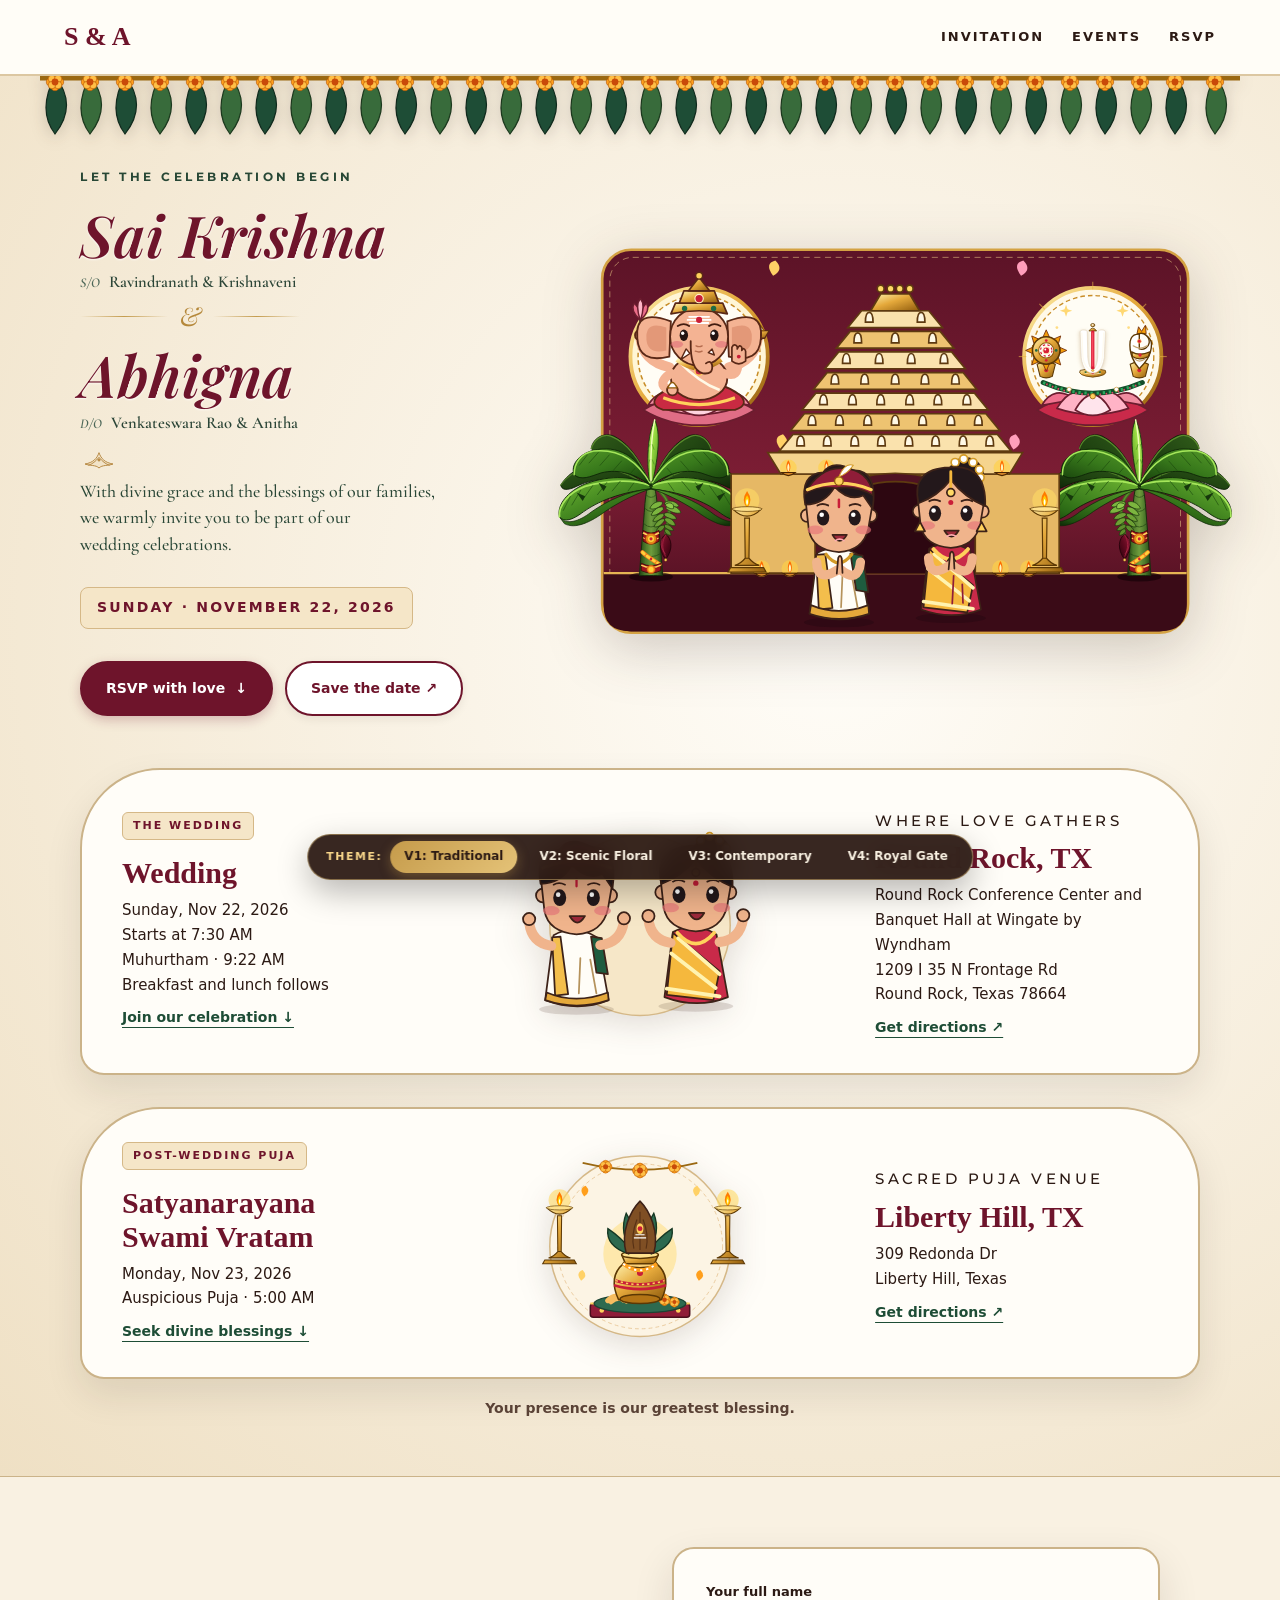
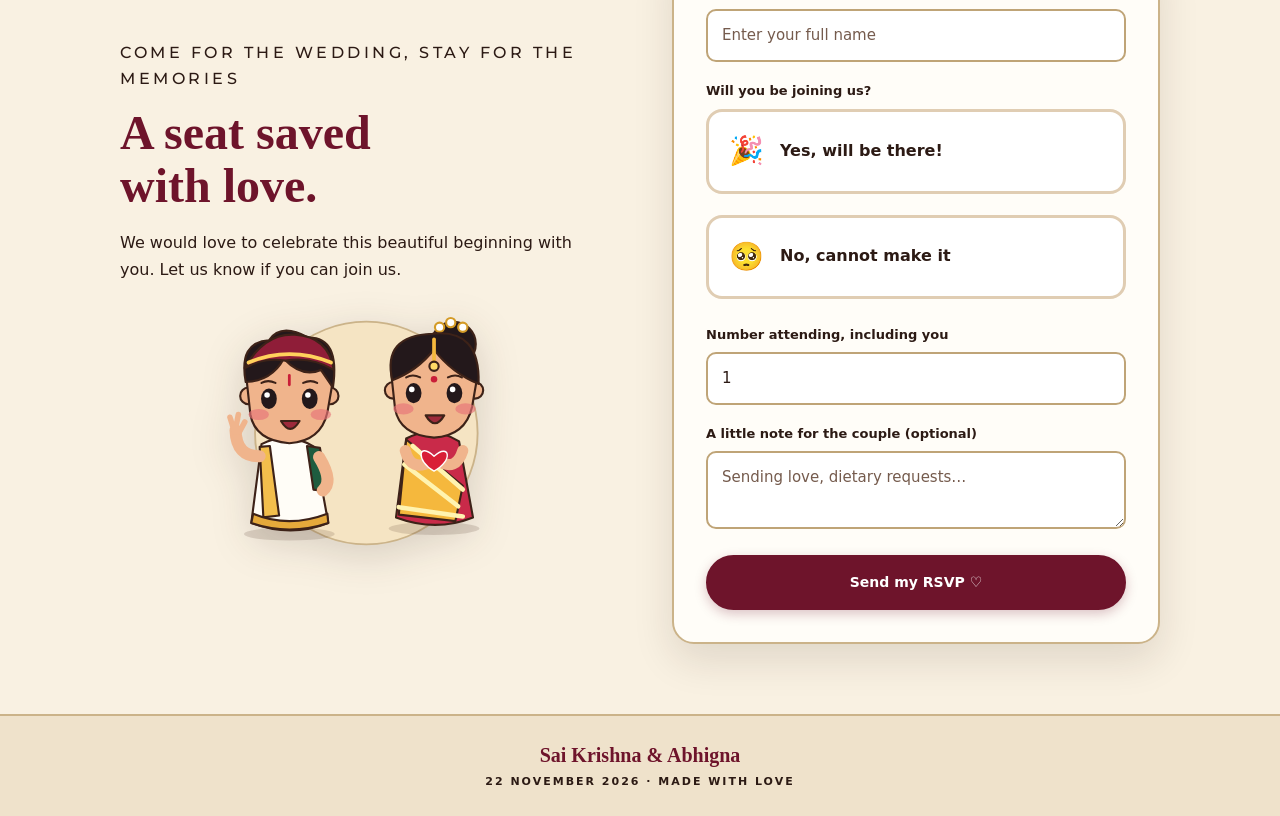
==== commit 809dc273: "Add V3 contemporary luxury theme, V4 royal gate theme, and update 4-way version switcher" ====
--- a/v1/index.html
+++ b/v1/index.html
@@ -15,8 +15,10 @@
   <!-- FLOATING VERSION SWITCHER -->
   <aside class="version-switcher" aria-label="Version preview switcher">
     <span class="lbl">Theme:</span>
-    <a href="./" class="version-chip active">V1: Traditional Maroon</a>
+    <a href="./" class="version-chip active">V1: Traditional</a>
     <a href="../v2/" class="version-chip">V2: Scenic Floral</a>
+    <a href="../v3/" class="version-chip">V3: Contemporary</a>
+    <a href="../v4/" class="version-chip">V4: Royal Gate</a>
   </aside>
 
   <div class="scroll-progress" aria-hidden="true"></div>
@@ -363,7 +365,7 @@
               <!-- Groom -->
               <div class="hero-person groom">
                 <h1 class="hero-name" id="hero-groom-name" style="font-family: 'Playfair Display', 'Cormorant Garamond', Georgia, serif; font-style: italic; color: var(--wine);">Sai Krishna</h1>
-                <p class="hero-lineage"><span class="lineage-prefix" id="hero-groom-prefix">S/O</span> <span class="lineage-names" id="hero-groom-parents">Mutyala Ravindranath &amp; Krishnaveni</span></p>
+                <p class="hero-lineage"><span class="lineage-prefix" id="hero-groom-prefix">S/O</span> <span class="lineage-names" id="hero-groom-parents">Ravindranath &amp; Krishnaveni</span></p>
               </div>
 
               <!-- Golden Ampersand Divider -->
@@ -376,7 +378,7 @@
               <!-- Bride -->
               <div class="hero-person bride">
                 <h1 class="hero-name" id="hero-bride-name" style="font-family: 'Playfair Display', 'Cormorant Garamond', Georgia, serif; font-style: italic; color: var(--wine);">Abhigna</h1>
-                <p class="hero-lineage"><span class="lineage-prefix" id="hero-bride-prefix">D/O</span> <span class="lineage-names" id="hero-bride-parents">Thammana Venkateswara Rao &amp; Anitha</span></p>
+                <p class="hero-lineage"><span class="lineage-prefix" id="hero-bride-prefix">D/O</span> <span class="lineage-names" id="hero-bride-parents">Venkateswara Rao &amp; Anitha</span></p>
               </div>
             </div>
 
@@ -919,7 +921,7 @@
             <div>
               <p class="eyebrow" id="details-location-eyebrow">Where love gathers</p>
               <h2 id="event-2-location">Round Rock, TX</h2>
-              <p id="event-2-address">1209 I 35 N Frontage Rd<br>Round Rock, Texas 78664</p>
+              <p id="event-2-address">Round Rock Conference Center and Banquet Hall at Wingate by Wyndham<br>1209 I 35 N Frontage Rd<br>Round Rock, Texas 78664</p>
               <a class="textlink" id="event-2-map" href="https://maps.app.goo.gl/WfE8yPbkXVZMxpB6A" target="_blank" rel="noopener noreferrer">Get directions ↗</a>
             </div>
           </div>
--- a/v1/style.css
+++ b/v1/style.css
@@ -1012,6 +1012,8 @@
   gap: 8px;
   font-size: 13px;
   white-space: nowrap;
+  max-width: 95vw;
+  overflow-x: auto;
 }
 .version-switcher .lbl {
   color: #f7d58a;
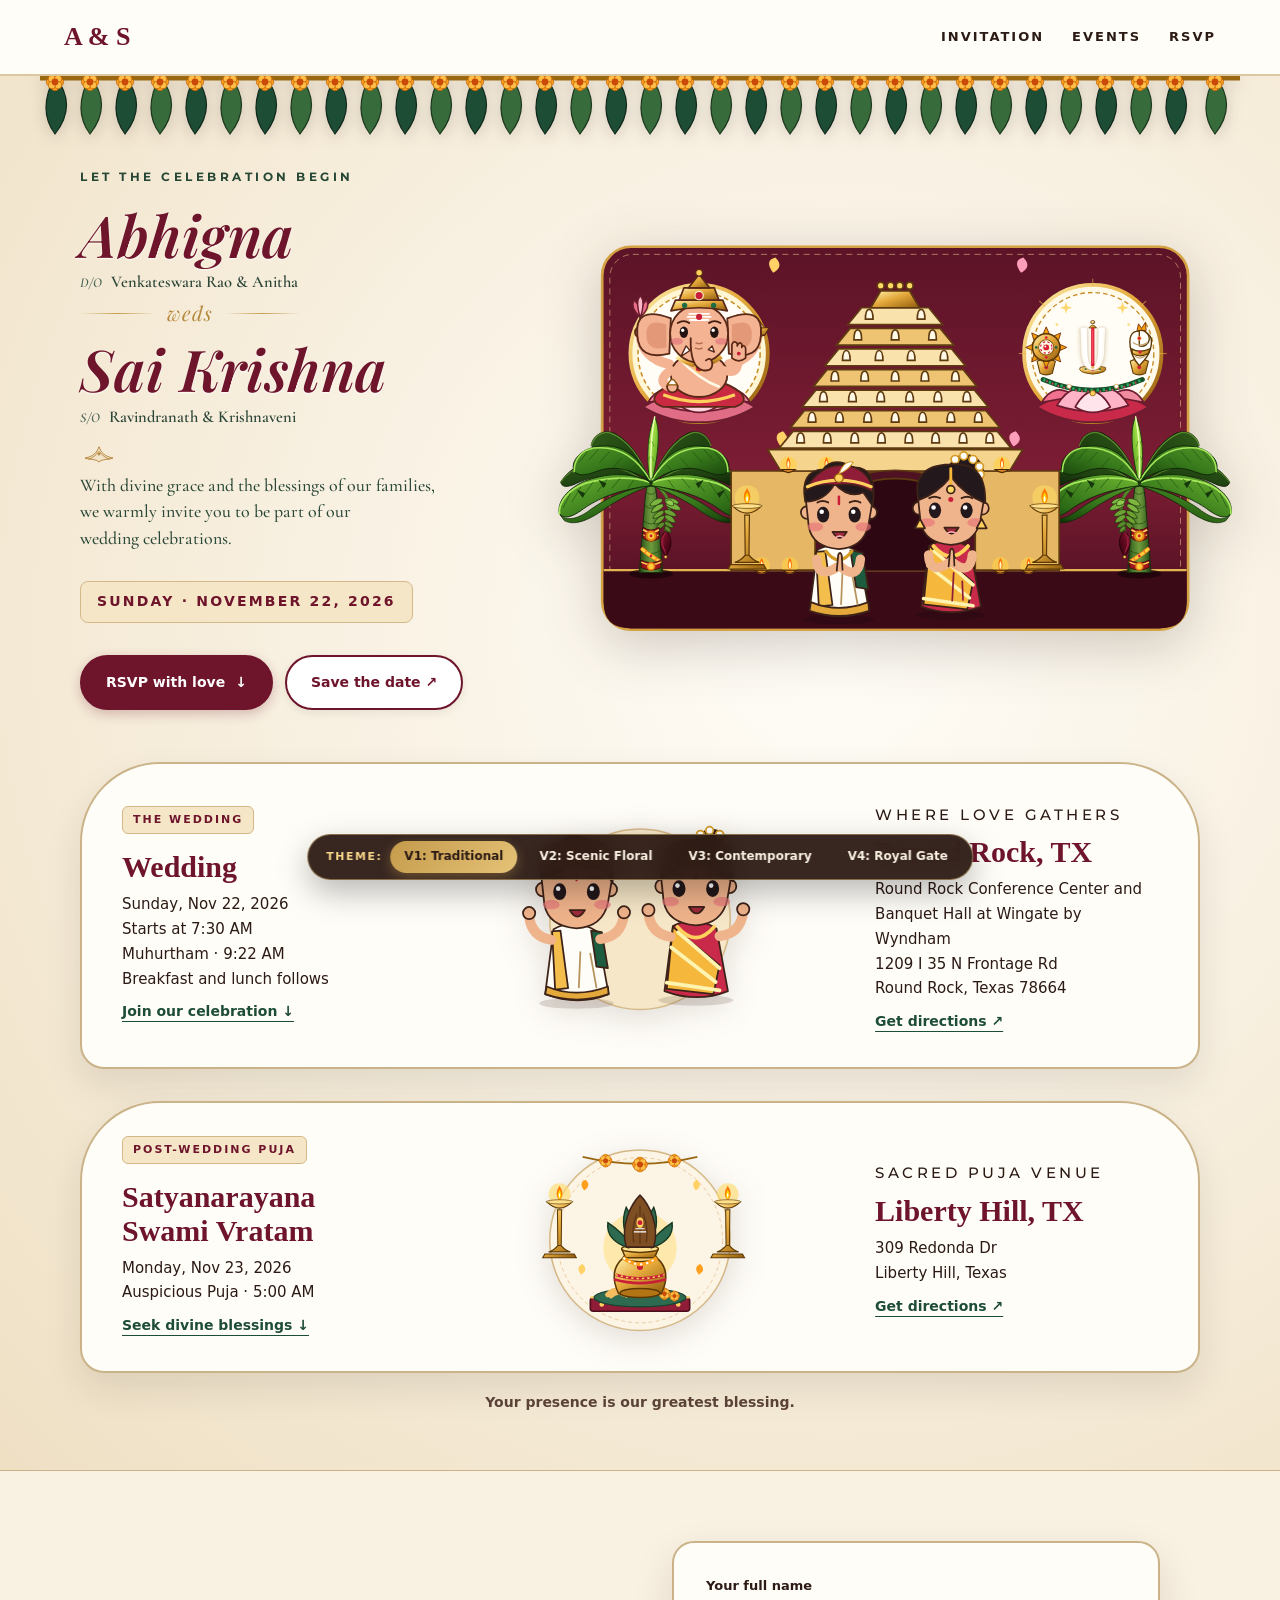
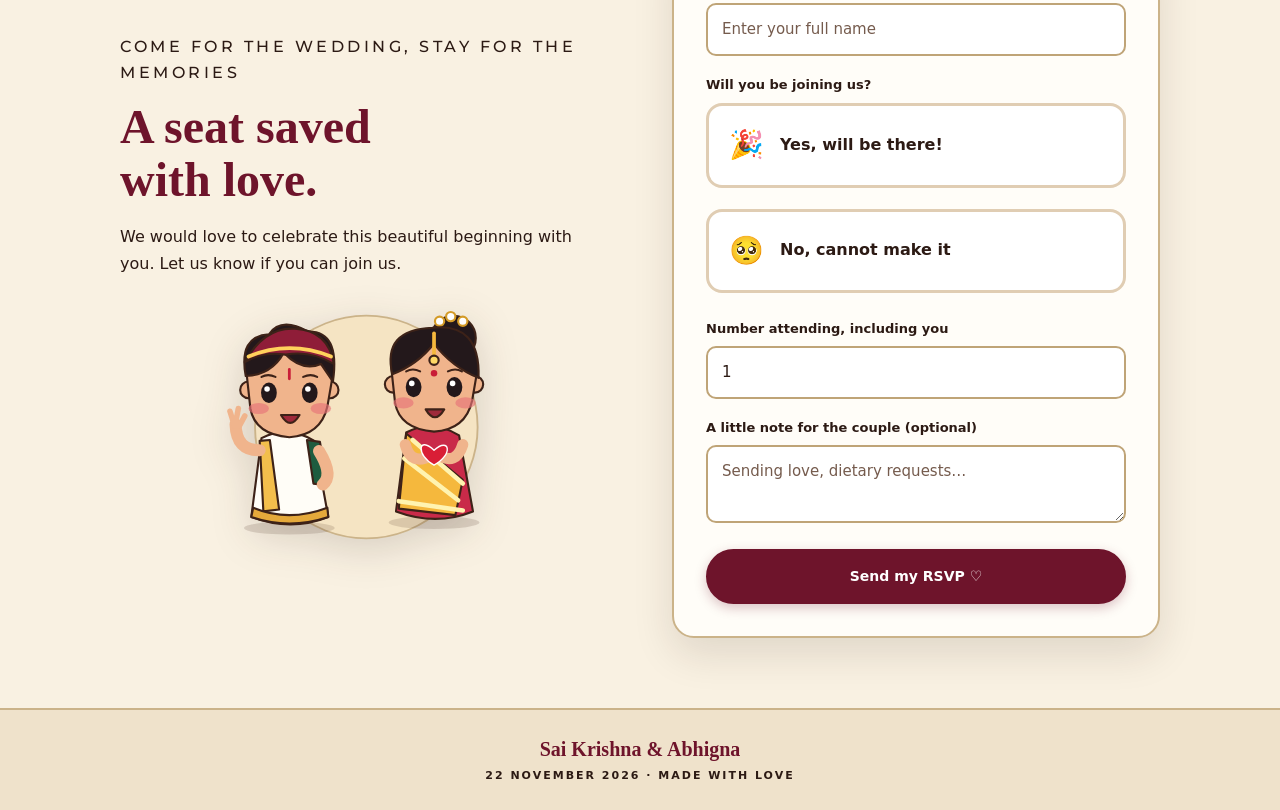
==== commit 856cd3b5: "Update all versions to 'Abhigna weds Sai Krishna', make details cue clickable, and remove WhatsApp R" ====
--- a/v1/index.html
+++ b/v1/index.html
@@ -5,7 +5,7 @@
   <meta name="viewport" content="width=device-width,initial-scale=1">
   <meta name="robots" content="noindex, nofollow">
   <meta name="theme-color" content="#f9f1e2">
-  <title>Sai Krishna & Abhigna · Wedding Celebration</title>
+  <title>Abhigna weds Sai Krishna · Wedding Celebration</title>
   <link rel="preconnect" href="https://fonts.googleapis.com">
   <link rel="preconnect" href="https://fonts.gstatic.com" crossorigin>
   <link href="https://fonts.googleapis.com/css2?family=Alex+Brush&family=Cormorant+Garamond:ital,wght@0,500;0,600;0,700;1,400;1,600;1,700&family=Montserrat:wght@400;500;600;700&family=Playfair+Display:ital,wght@0,600;0,700;1,500;1,600;1,700&display=swap" rel="stylesheet">
@@ -362,23 +362,23 @@
             <p class="eyebrow" id="hero-eyebrow">LET THE CELEBRATION BEGIN</p>
 
             <div class="hero-couple-block">
+              <!-- Bride -->
+              <div class="hero-person bride">
+                <h1 class="hero-name" id="hero-bride-name" style="font-family: 'Playfair Display', 'Cormorant Garamond', Georgia, serif; font-style: italic; color: var(--wine);">Abhigna</h1>
+                <p class="hero-lineage"><span class="lineage-prefix" id="hero-bride-prefix">D/O</span> <span class="lineage-names" id="hero-bride-parents">Venkateswara Rao &amp; Anitha</span></p>
+              </div>
+
+              <!-- Golden Weds Divider -->
+              <div class="hero-amp-divider" aria-hidden="true">
+                <span class="amp-line"></span>
+                <span class="amp-symbol" style="font-size: 20px; font-style: italic; letter-spacing: 0.05em; text-transform: lowercase;">weds</span>
+                <span class="amp-line"></span>
+              </div>
+
               <!-- Groom -->
               <div class="hero-person groom">
                 <h1 class="hero-name" id="hero-groom-name" style="font-family: 'Playfair Display', 'Cormorant Garamond', Georgia, serif; font-style: italic; color: var(--wine);">Sai Krishna</h1>
                 <p class="hero-lineage"><span class="lineage-prefix" id="hero-groom-prefix">S/O</span> <span class="lineage-names" id="hero-groom-parents">Ravindranath &amp; Krishnaveni</span></p>
-              </div>
-
-              <!-- Golden Ampersand Divider -->
-              <div class="hero-amp-divider" aria-hidden="true">
-                <span class="amp-line"></span>
-                <span class="amp-symbol">&amp;</span>
-                <span class="amp-line"></span>
-              </div>
-
-              <!-- Bride -->
-              <div class="hero-person bride">
-                <h1 class="hero-name" id="hero-bride-name" style="font-family: 'Playfair Display', 'Cormorant Garamond', Georgia, serif; font-style: italic; color: var(--wine);">Abhigna</h1>
-                <p class="hero-lineage"><span class="lineage-prefix" id="hero-bride-prefix">D/O</span> <span class="lineage-names" id="hero-bride-parents">Venkateswara Rao &amp; Anitha</span></p>
               </div>
             </div>
 
@@ -395,10 +395,10 @@
             <p class="date" id="hero-date">SUNDAY · NOVEMBER 22, 2026</p>
             <div class="actions">
               <a class="button" href="#rsvp" data-scroll="#rsvp">RSVP with love <span aria-hidden="true">↓</span></a>
-              <a class="button secondary" id="gcal-link" href="https://calendar.google.com/calendar/render?action=TEMPLATE&amp;text=Sai+Krishna+%26+Abhigna+Wedding&amp;dates=20261122T133000Z/20261122T203000Z&amp;details=Join+us+to+celebrate+the+wedding+of+Sai+Krishna+and+Abhigna.&amp;location=1209+I+35+N+Frontage+Rd,+Round+Rock,+TX+78664" target="_blank" rel="noopener noreferrer">Save the date ↗</a>
+              <a class="button secondary" id="gcal-link" href="https://calendar.google.com/calendar/render?action=TEMPLATE&amp;text=Abhigna+weds+Sai+Krishna+Wedding&amp;dates=20261122T133000Z/20261122T203000Z&amp;details=Join+us+to+celebrate+the+wedding+of+Abhigna+and+Sai+Krishna.&amp;location=1209+I+35+N+Frontage+Rd,+Round+Rock,+TX+78664" target="_blank" rel="noopener noreferrer">Save the date ↗</a>
             </div>
 
-            <h1 id="hero-couple-heading" hidden>Sai Krishna<span>&amp;</span>Abhigna</h1>
+            <h1 id="hero-couple-heading" hidden>Abhigna<span>weds</span>Sai Krishna</h1>
             <p class="lede" id="hero-lede-2" hidden></p>
           </div>
 
@@ -1123,7 +1123,7 @@
   </main>
 
   <footer id="footer">
-    <span id="footer-names">Sai Krishna &amp; Abhigna</span>
+    <span id="footer-names">Abhigna weds Sai Krishna</span>
     <small id="footer-sub">22 NOVEMBER 2026 · MADE WITH LOVE</small>
   </footer>
 
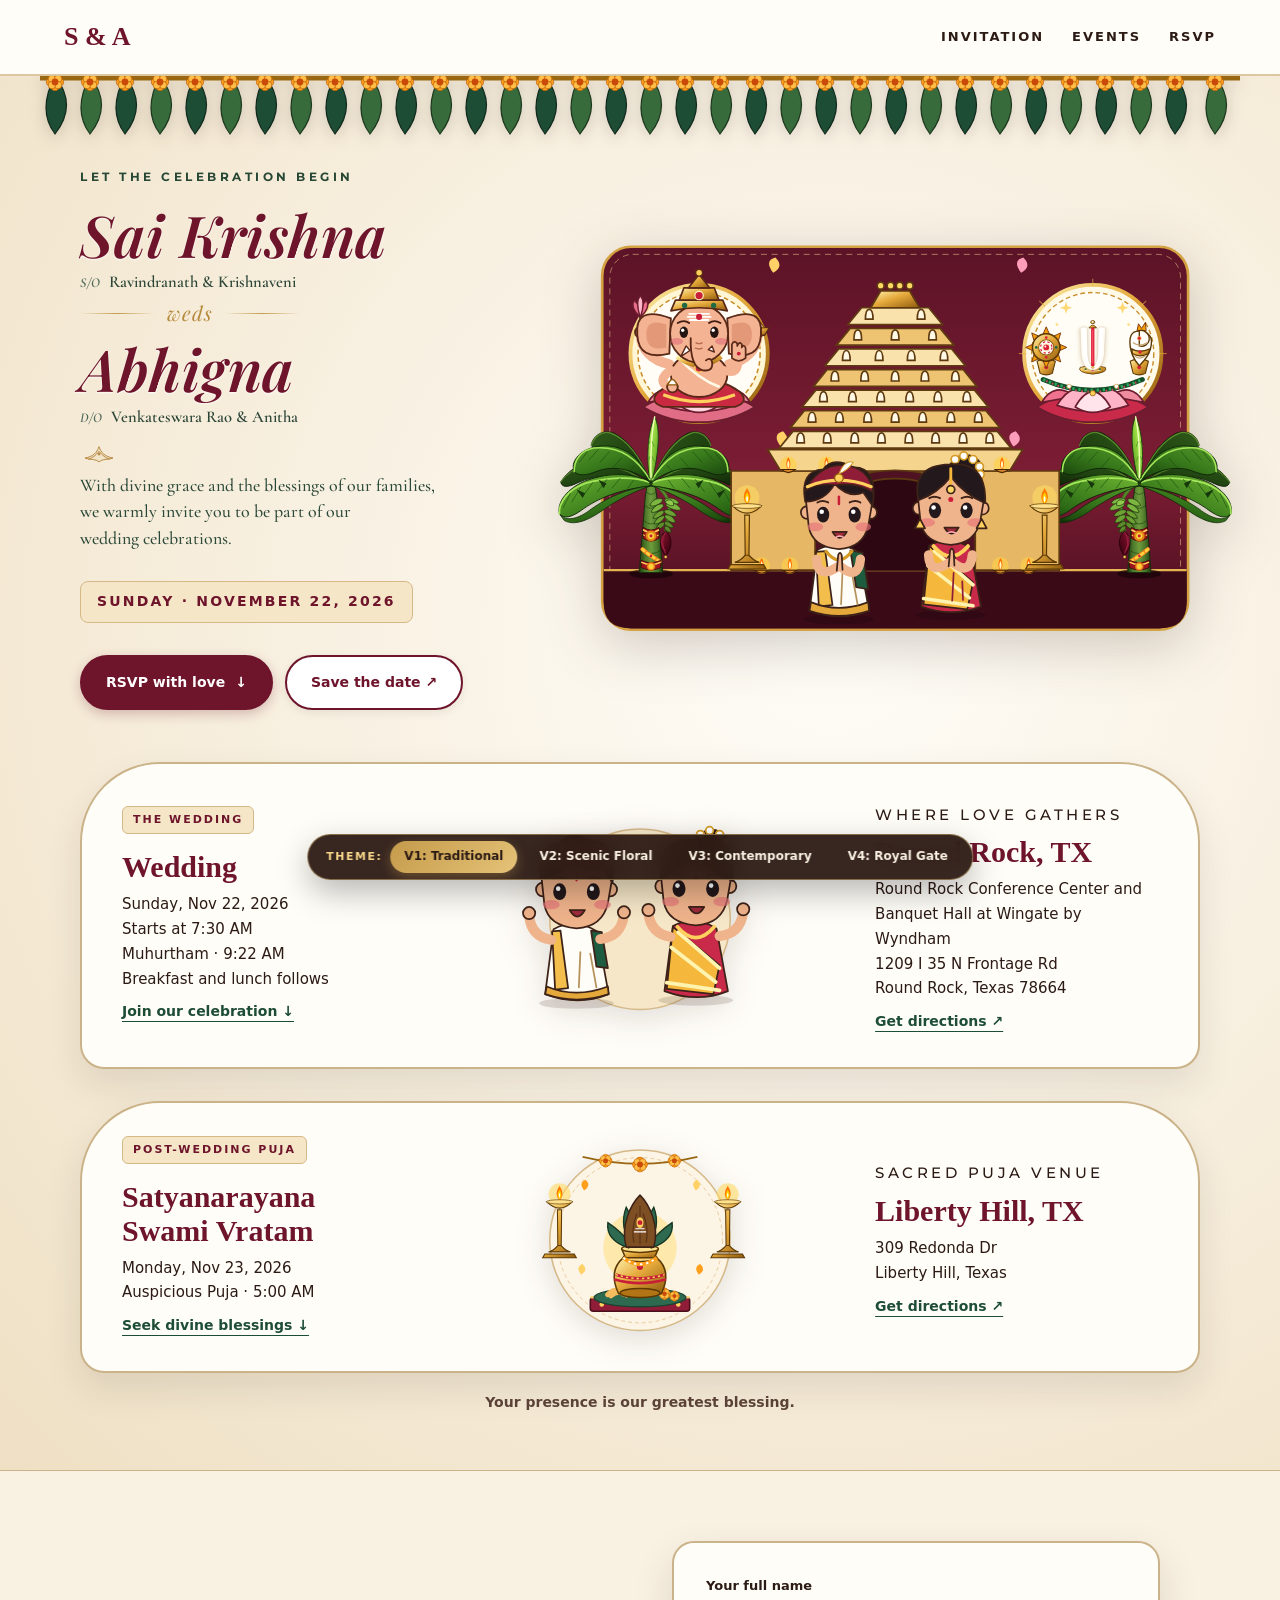
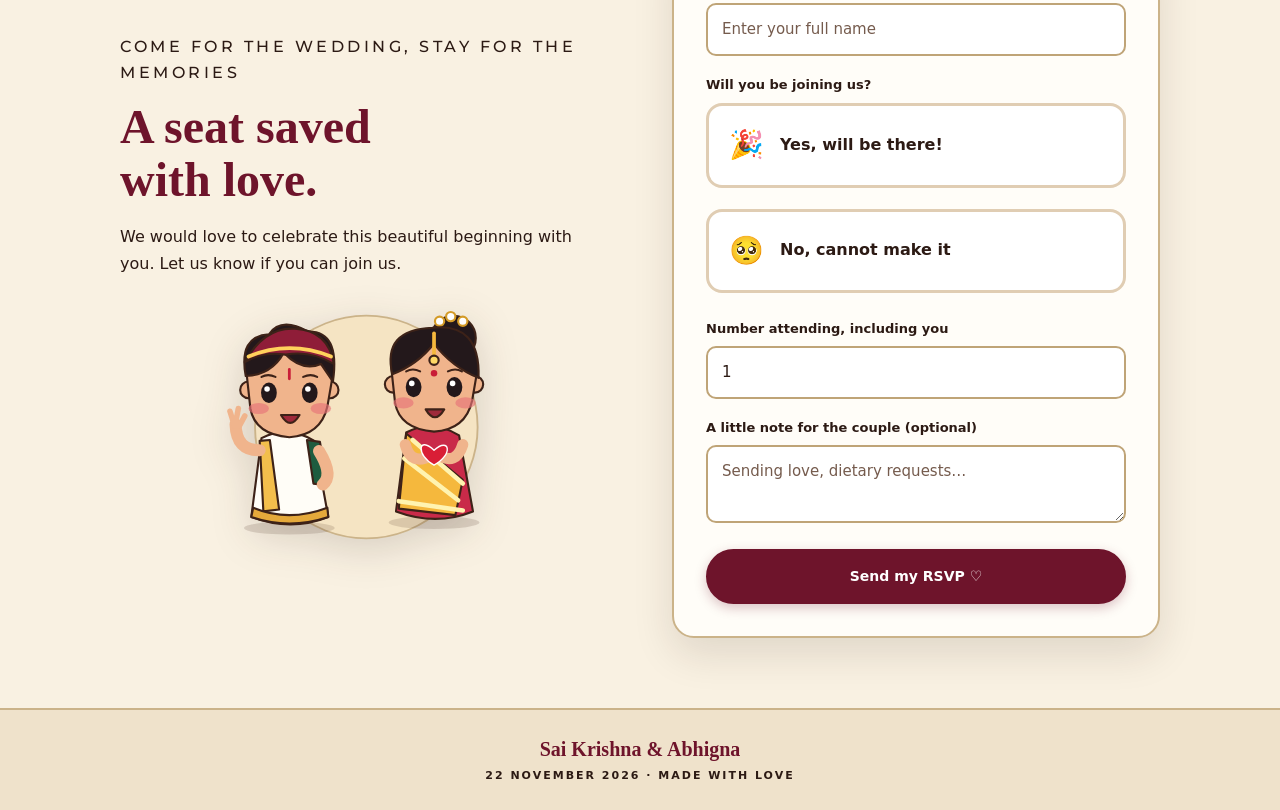
==== commit 7ac2d3c7: "Update all version names to Sai Krishna weds Abhigna, add V4 card typography overlay, and default au" ====
--- a/v1/index.html
+++ b/v1/index.html
@@ -5,7 +5,7 @@
   <meta name="viewport" content="width=device-width,initial-scale=1">
   <meta name="robots" content="noindex, nofollow">
   <meta name="theme-color" content="#f9f1e2">
-  <title>Abhigna weds Sai Krishna · Wedding Celebration</title>
+  <title>Sai Krishna weds Abhigna · Wedding Celebration</title>
   <link rel="preconnect" href="https://fonts.googleapis.com">
   <link rel="preconnect" href="https://fonts.gstatic.com" crossorigin>
   <link href="https://fonts.googleapis.com/css2?family=Alex+Brush&family=Cormorant+Garamond:ital,wght@0,500;0,600;0,700;1,400;1,600;1,700&family=Montserrat:wght@400;500;600;700&family=Playfair+Display:ital,wght@0,600;0,700;1,500;1,600;1,700&display=swap" rel="stylesheet">
@@ -362,10 +362,10 @@
             <p class="eyebrow" id="hero-eyebrow">LET THE CELEBRATION BEGIN</p>
 
             <div class="hero-couple-block">
-              <!-- Bride -->
-              <div class="hero-person bride">
-                <h1 class="hero-name" id="hero-bride-name" style="font-family: 'Playfair Display', 'Cormorant Garamond', Georgia, serif; font-style: italic; color: var(--wine);">Abhigna</h1>
-                <p class="hero-lineage"><span class="lineage-prefix" id="hero-bride-prefix">D/O</span> <span class="lineage-names" id="hero-bride-parents">Venkateswara Rao &amp; Anitha</span></p>
+              <!-- Groom -->
+              <div class="hero-person groom">
+                <h1 class="hero-name" id="hero-groom-name" style="font-family: 'Playfair Display', 'Cormorant Garamond', Georgia, serif; font-style: italic; color: var(--wine);">Sai Krishna</h1>
+                <p class="hero-lineage"><span class="lineage-prefix" id="hero-groom-prefix">S/O</span> <span class="lineage-names" id="hero-groom-parents">Ravindranath &amp; Krishnaveni</span></p>
               </div>
 
               <!-- Golden Weds Divider -->
@@ -375,10 +375,10 @@
                 <span class="amp-line"></span>
               </div>
 
-              <!-- Groom -->
-              <div class="hero-person groom">
-                <h1 class="hero-name" id="hero-groom-name" style="font-family: 'Playfair Display', 'Cormorant Garamond', Georgia, serif; font-style: italic; color: var(--wine);">Sai Krishna</h1>
-                <p class="hero-lineage"><span class="lineage-prefix" id="hero-groom-prefix">S/O</span> <span class="lineage-names" id="hero-groom-parents">Ravindranath &amp; Krishnaveni</span></p>
+              <!-- Bride -->
+              <div class="hero-person bride">
+                <h1 class="hero-name" id="hero-bride-name" style="font-family: 'Playfair Display', 'Cormorant Garamond', Georgia, serif; font-style: italic; color: var(--wine);">Abhigna</h1>
+                <p class="hero-lineage"><span class="lineage-prefix" id="hero-bride-prefix">D/O</span> <span class="lineage-names" id="hero-bride-parents">Venkateswara Rao &amp; Anitha</span></p>
               </div>
             </div>
 
@@ -395,10 +395,10 @@
             <p class="date" id="hero-date">SUNDAY · NOVEMBER 22, 2026</p>
             <div class="actions">
               <a class="button" href="#rsvp" data-scroll="#rsvp">RSVP with love <span aria-hidden="true">↓</span></a>
-              <a class="button secondary" id="gcal-link" href="https://calendar.google.com/calendar/render?action=TEMPLATE&amp;text=Abhigna+weds+Sai+Krishna+Wedding&amp;dates=20261122T133000Z/20261122T203000Z&amp;details=Join+us+to+celebrate+the+wedding+of+Abhigna+and+Sai+Krishna.&amp;location=1209+I+35+N+Frontage+Rd,+Round+Rock,+TX+78664" target="_blank" rel="noopener noreferrer">Save the date ↗</a>
+              <a class="button secondary" id="gcal-link" href="https://calendar.google.com/calendar/render?action=TEMPLATE&amp;text=Sai+Krishna+weds+Abhigna+Wedding&amp;dates=20261122T133000Z/20261122T203000Z&amp;details=Join+us+to+celebrate+the+wedding+of+Sai+Krishna+and+Abhigna.&amp;location=1209+I+35+N+Frontage+Rd,+Round+Rock,+TX+78664" target="_blank" rel="noopener noreferrer">Save the date ↗</a>
             </div>
 
-            <h1 id="hero-couple-heading" hidden>Abhigna<span>weds</span>Sai Krishna</h1>
+            <h1 id="hero-couple-heading" hidden>Sai Krishna<span>weds</span>Abhigna</h1>
             <p class="lede" id="hero-lede-2" hidden></p>
           </div>
 
@@ -1123,7 +1123,7 @@
   </main>
 
   <footer id="footer">
-    <span id="footer-names">Abhigna weds Sai Krishna</span>
+    <span id="footer-names">Sai Krishna weds Abhigna</span>
     <small id="footer-sub">22 NOVEMBER 2026 · MADE WITH LOVE</small>
   </footer>
 
